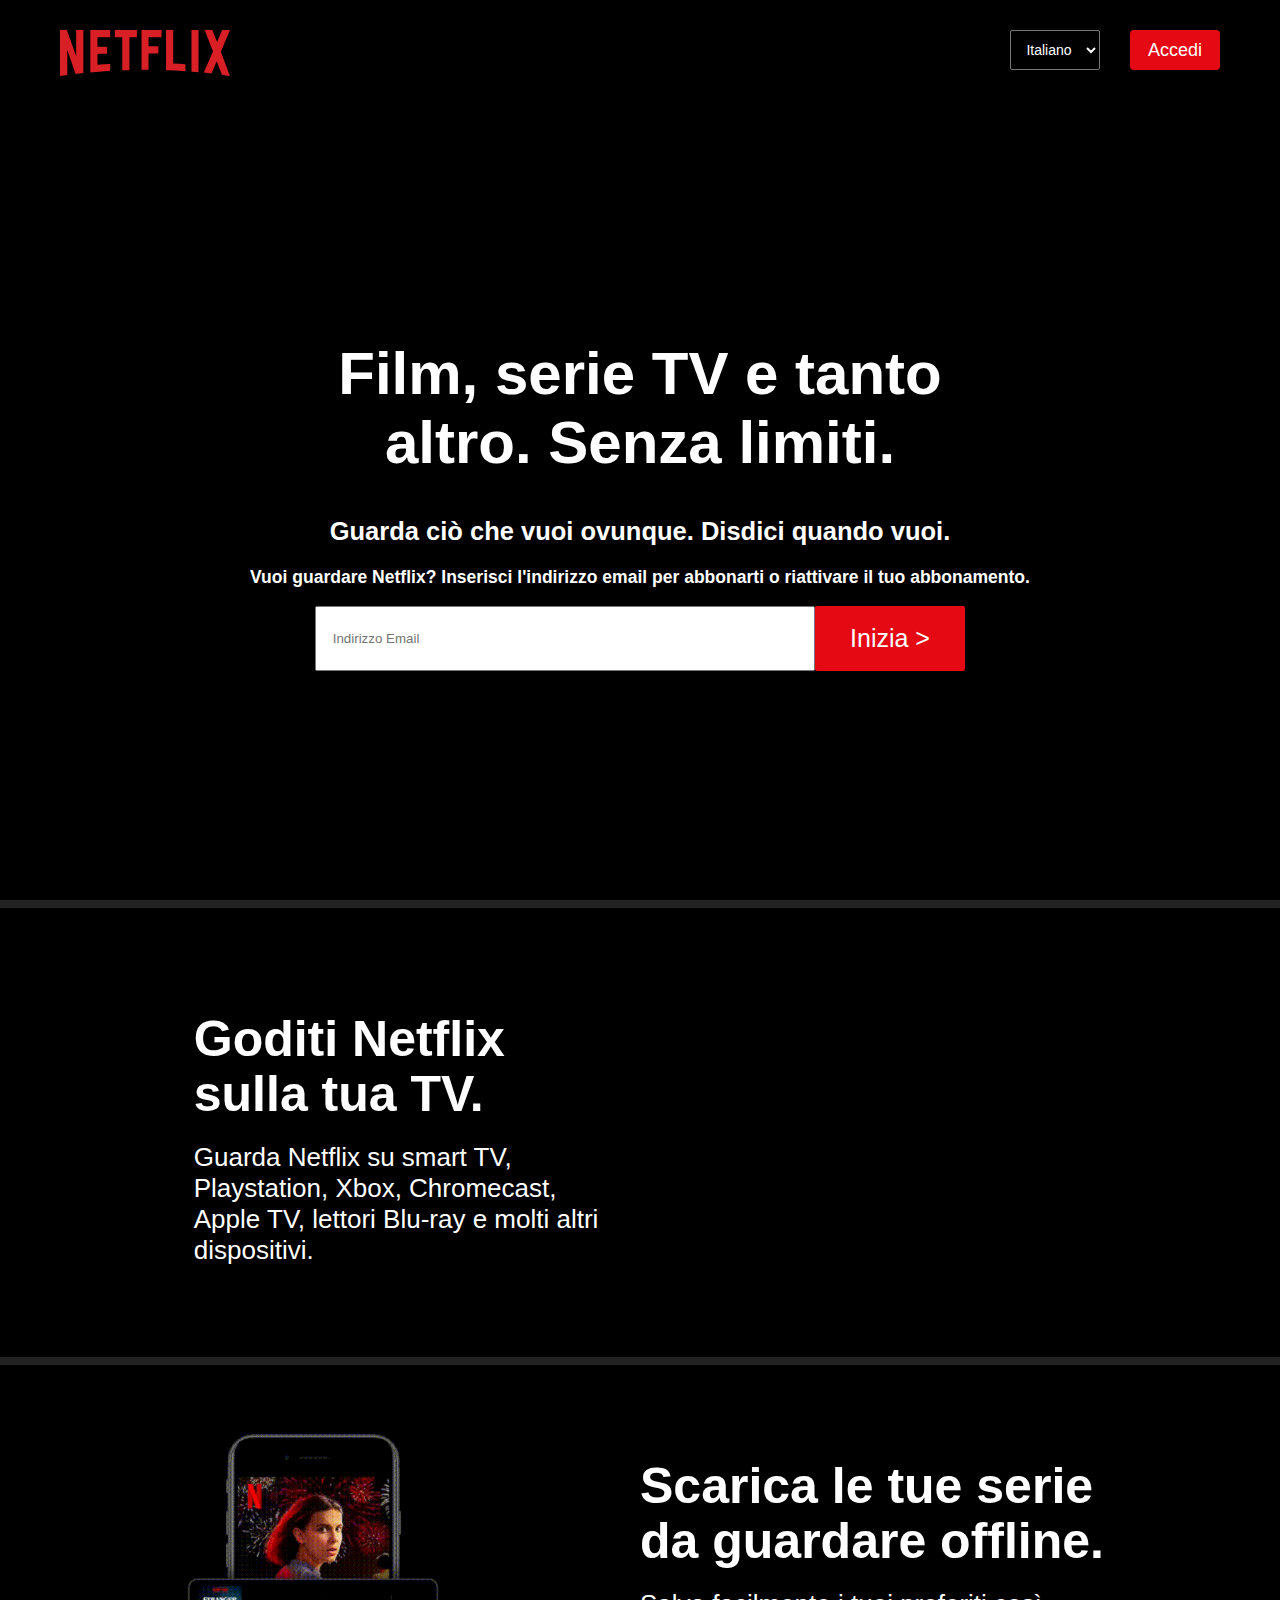
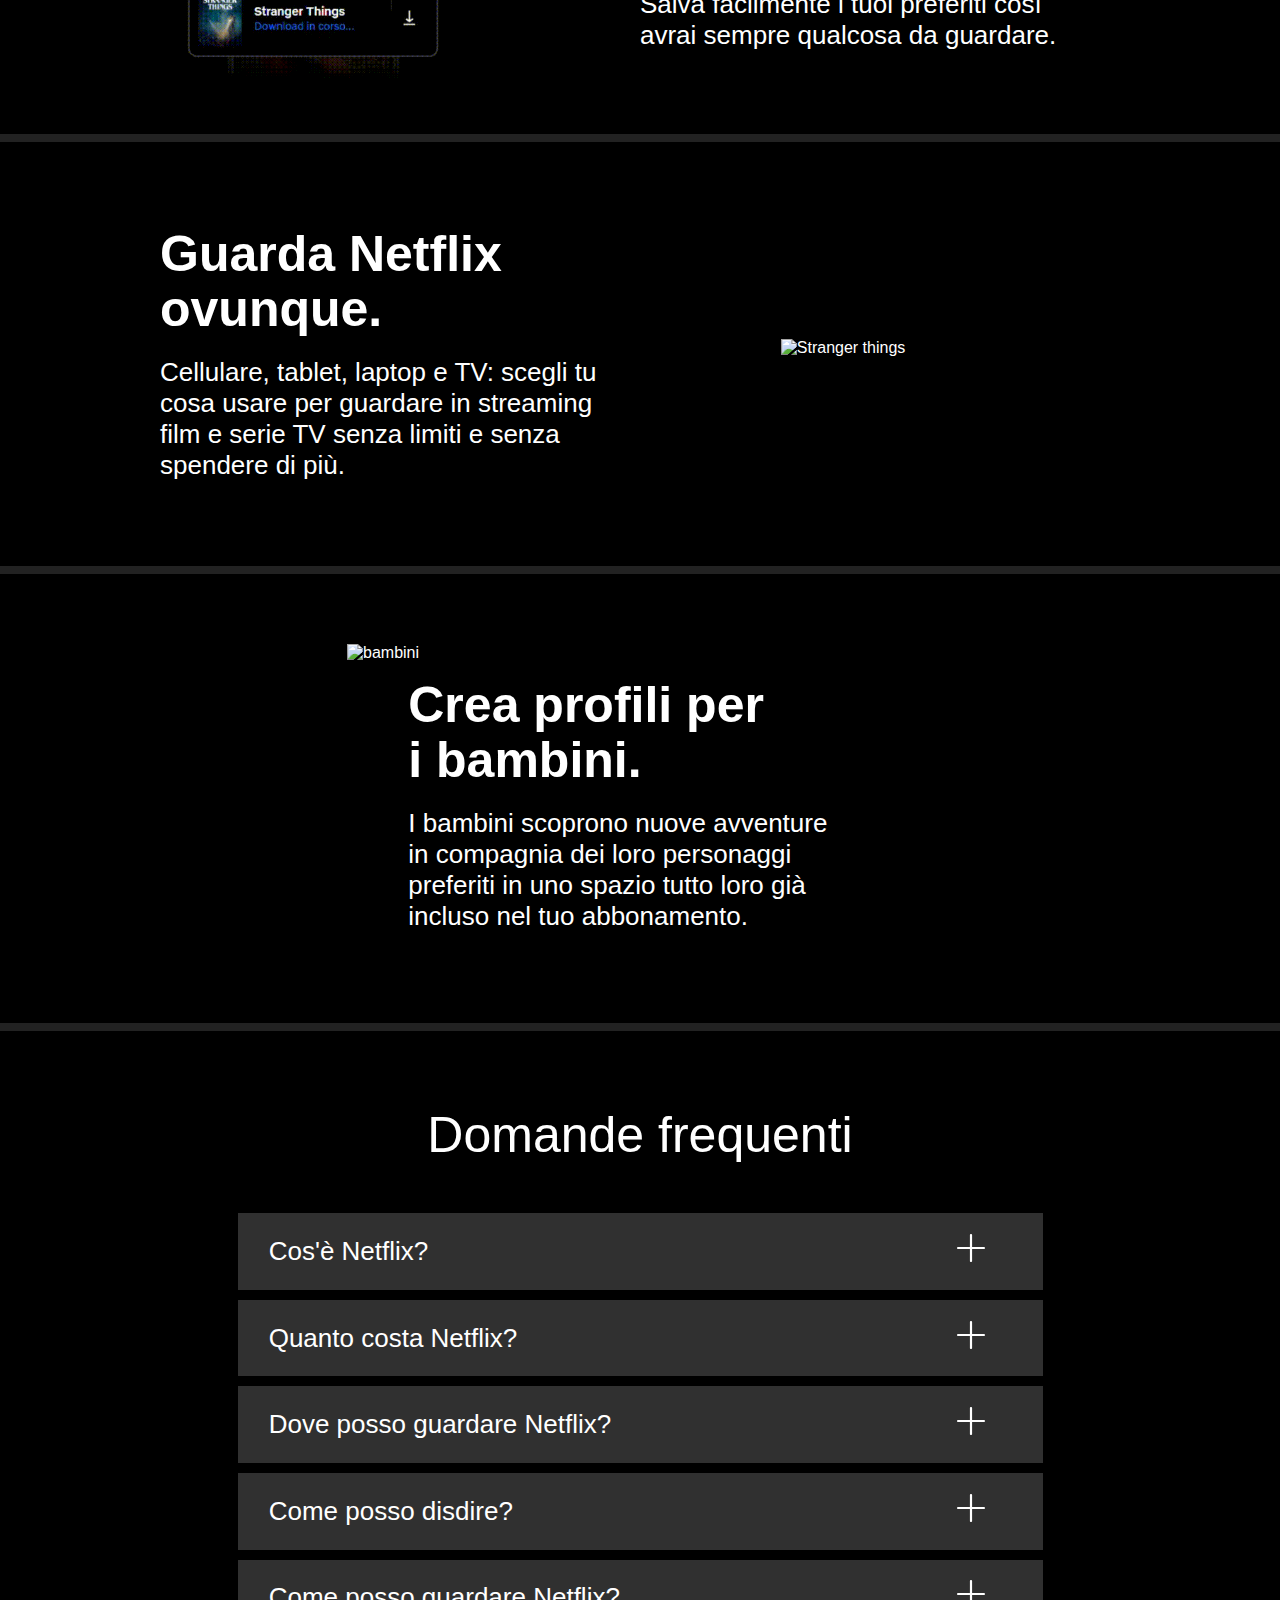
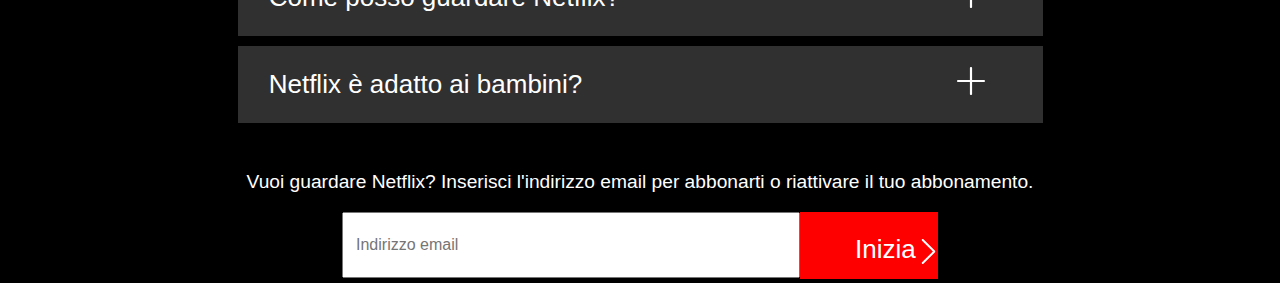
==== main.html @ 96c8a12f "nuova prova" ====
<!DOCTYPE html>
<html lang="en">
  <head>
    <meta charset="UTF-8" />
    <meta name="viewport" content="width=device-width, initial-scale=1.0" />
    <meta http-equiv="X-UA-Compatible" content="ie=edge" />
    <title>Netflix Italia - Guarda serie TV online, Guarda film online</title>
    <link rel="" href="" />
    <link rel="stylesheet" href="style.css" />
  </head>

  <body>
    <div>
      <header class="gd_header">
        <div class="barra_superiore">
          <span class="contenitore_logo">
            <svg
              class="logo_netflix"
              xmlns="http://www.w3.org/2000/svg"
              viewBox="0 0 1024 276.742"
            >
              <path
                d="M140.803 258.904c-15.404 2.705-31.079 3.516-47.294 5.676l-49.458-144.856v151.073c-15.404 1.621-29.457 3.783-44.051 5.945v-276.742h41.08l56.212 157.021v-157.021h43.511v258.904zm85.131-157.558c16.757 0 42.431-.811 57.835-.811v43.24c-19.189 0-41.619 0-57.835.811v64.322c25.405-1.621 50.809-3.785 76.482-4.596v41.617l-119.724 9.461v-255.39h119.724v43.241h-76.482v58.105zm237.284-58.104h-44.862v198.908c-14.594 0-29.188 0-43.239.539v-199.447h-44.862v-43.242h132.965l-.002 43.242zm70.266 55.132h59.187v43.24h-59.187v98.104h-42.433v-239.718h120.808v43.241h-78.375v55.133zm148.641 103.507c24.594.539 49.456 2.434 73.51 3.783v42.701c-38.646-2.434-77.293-4.863-116.75-5.676v-242.689h43.24v201.881zm109.994 49.457c13.783.812 28.377 1.623 42.43 3.242v-254.58h-42.43v251.338zm231.881-251.338l-54.863 131.615 54.863 145.127c-16.217-2.162-32.432-5.135-48.648-7.838l-31.078-79.994-31.617 73.51c-15.678-2.705-30.812-3.516-46.484-5.678l55.672-126.75-50.269-129.992h46.482l28.377 72.699 30.27-72.699h47.295z"
                fill="#d81f26"
              />
            </svg>
          </span>
          <div class="contenitore_destro">
            <div class="contenitore_selettore">
              <select
                class="selettore_lingua"
                name="lingua"
                id="selettore_lingua"
                class="selettore_lingua"
              >
                <option class="gd_option" value="italiano" selected>
                  <i class="fa-solid fa-globe"></i> Italiano
                </option>
                <option class="gd_option" value="english">English</option>
              </select>
            </div>
            <button class="stile_bottone">Accedi</button>
          </div>
        </div>
        <div class="centro">
            <div class="contenitore_testo">
              <div class="titolo_1">
                <h1 id="h1_film">Film, serie TV e tanto altro. Senza limiti.</h1>
              </div>
              <div class="titolo_2">
                <h2>Guarda ciò che vuoi ovunque. Disdici quando vuoi.</h2>
              </div>
              <div class="Form">
                <div class="testo_form">
                  <h3>
                    Vuoi guardare Netflix? Inserisci l'indirizzo email per
                    abbonarti o riattivare il tuo abbonamento.
                  </h3>
                </div>
                <form action="" method="get">
                  <div class="container_form_email">
                    <input
                      class="input_email"
                      type="email"
                      name="email"
                      id="email"
                      placeholder=" Indirizzo Email"
                    />
                    <button class="bottone_email">Inizia ></button>
                  </div>
                </form>
              </div>
            </div>
          </div>
        <div></div>
      </header>
    </div>
      <!-- Ignazio/Dan -->
      <div class="container" id="container">
        <div class="textcontainer" id="text-container">
            <h1 class="h1_dan">Goditi Netflix sulla tua TV.</h1>
            <h2 class="h2_dan">Guarda Netflix su smart TV, Playstation, Xbox, Chromecast, Apple TV, lettori Blu-ray e molti altri dispositivi.</h2>
        </div>
        <div id="video-container">
            <div id="videoframe" style="width: 95%;height:0px;position:relative;padding-bottom:60.661%;"><iframe src="https://streamable.com/e/q3ibd6?autoplay=1&nocontrols=1" frameborder="0" width="100%" height="100%" allowfullscreen allow="autoplay" style="width:100%;height:100%;position:absolute;left:0px;top:0px;overflow:hidden;"></iframe>
            </div>
        </div>
    </div>
    <div class="container" id="other-container">
        <div id="other-frame-container">
            <img id="loaderimg" src="loader.gif">
        </div>
        <div class="textcontainer" id="other-text-container">
            <h1 class="h1_dan">Scarica le tue serie da guardare offline.</h1>
            <h2 class="h2_dan">Salva facilmente i tuoi preferiti così avrai sempre qualcosa da guardare.</h2>
        </div>
    </div>
    <div class="container" id="thirdcontainer">
        <div class="textcontainer" id="thirdtextcontainer">
            <h1 class="h1_dan">Guarda Netflix ovunque.</h1>
            <h2 class="h2_dan">Cellulare, tablet, laptop e TV: scegli tu cosa usare per guardare in streaming film e serie TV senza limiti e senza spendere di più.</h2>
        </div>
        <div id="thirdimagecontainer">
            <img id="strangerthingsimage" src="strangerthings.gif" alt="Stranger things">
        </div>
    </div>
    <div class="container" id="lastcontainer">
        <div id="imgbambinicontainer">
            <img id="img-bambini" src="https://occ-0-2968-784.1.nflxso.net/dnm/api/v6/19OhWN2dO19C9txTON9tvTFtefw/AAAABUNsZVszA3HGW04LpkU1tiYnMIoqpcN6YbGSXu5OXQrvWLP1tn7Tee0YM-dJfCazJNwBKnR35ZoqbjE7gTezX57yHz57zixtKS1g.png?r=dda" alt="bambini">
        </div>
        <div class="textcontainer" id="lastcontainertext">
            <h1 class="h1_dan">Crea profili per i bambini.</h1>
            <h2 class="h2_dan">I bambini scoprono nuove avventure in compagnia dei loro personaggi preferiti in uno spazio tutto loro già incluso nel tuo abbonamento.</h2>
        </div>
    </div>
      <!-- Mauro -->

      <div class="box-faq"> 
      
        <h1 class="titolo-faq">Domande frequenti</h1> <br> <br>
       
       <section class="menu-faq">
      
        <details>
           <summary class="faq1"> 
              
          <div class="uno">Cos'è Netflix? </div> 
          <div class="icsuno"> <img class="ics" src="plus.svg">  </div>
  
          </summary>
           <p class="paragrafo">Netflix è un servizio di streaming che offre una varietà di serie TV, film, documentari pluripremiati e tanto altro su una vasta gamma di dispositivi connessi a Internet. <br> <br> 
            Guarda quello che vuoi, in qualsiasi momento e senza interruzioni pubblicitarie. Il tutto a una quota mensile ridotta. C'è sempre qualcosa di nuovo da scoprire: aggiungiamo nuovi film e serie TV ogni settimana! </p>
       </details>
      
       
       <details>
           <summary  class="faq2">  
            <div class="due"> Quanto costa Netflix? </div> 
            <div class="icsuno"> <img class="ics" src="plus.svg" alt="ics">  </div>
           </summary>
           <p class="paragrafo" >Guarda Netflix su smartphone, tablet, Smart TV, laptop o dispositivi per lo streaming, il tutto per un importo mensile fisso. Piani da 7,99 € a 17,99 € al mese. Nessun costo aggiuntivo, nessun contratto.</p>
       </details>
      
  
       <details>
           <summary class="faq3"> 
            <div class="3">Dove posso guardare Netflix?</div> 
            <div class="icsuno"> <img class="ics" src="plus.svg" alt="ics">  </div>
           </summary>
           <p class="paragrafo">Guarda Netflix dove vuoi, quando vuoi. Accedi al tuo account per guardare subito Netflix dal tuo computer su netflix.com oppure da qualsiasi dispositivo connesso a Internet che supporta l'app Netflix, come smart TV, smartphone, tablet, lettori multimediali per streaming e console per videogiochi. <br> <br>
            Con l'app per iOS, Android e Windows 10 puoi anche scaricare i tuoi programmi preferiti. Usa la funzionalità di download per guardare i contenuti mentre sei in viaggio e senza connessione a Internet. Porta Netflix sempre con te. </p>
       </details>
       
  
       <details>
           <summary class="faq4"> 
           <div class="quattro"> Come posso disdire? </div> 
           <div class="icsuno"> <img class="ics" src="plus.svg" alt="ics">  </div>
           </summary>
           <p class="paragrafo">Netflix è flessibile. Nessun contratto fastidioso e nessun impegno. Puoi facilmente disdire il tuo contratto online con due clic. Nessuna penale: attiva o disdici il tuo account in qualsiasi momento..</p>  
       </details>
       
       <details>
           <summary class="faq5">
            <div class="cinque">Come posso guardare Netflix?</div> 
            <div class="icsuno"> <img class="ics" src="plus.svg" alt="ics">  </div>
          </summary>
           <p class="paragrafo" >Netflix ha un nutrito catalogo di lungometraggi, documentari, serie TV, anime, originali Netflix pluripremiati e tanto altro. Guarda tutto quello che vuoi, in qualsiasi momento.</p>
       </details>
       
       <details>
           <summary class="faq6">
            <div class="sei">Netflix è adatto ai bambini?</div>
            <div class="icsuno"> <img class="ics" src="plus.svg" alt="ics">  </div>
          </summary>
           <p class="paragrafo">L'area Netflix Bambini, già inclusa nell'abbonamento, offre ai genitori un maggiore controllo sui contenuti e ai più piccoli uno spazio dedicato dove guardare serie TV e film per tutta la famiglia. <br> <br>
            I profili Bambini hanno un filtro famiglia con PIN che ti permette di limitare l'accesso ai contenuti in base alla fascia d'età e bloccare la visione di titoli specifici. </p>
       </details>
  
        <div class="footerfaq">
        <p class="testo1"> Vuoi guardare Netflix? Inserisci l'indirizzo email per abbonarti o riattivare il tuo abbonamento. </p>
  
      <div class="sezionemailfaq">
        <div class="barramailcentral">  <input class="barramail" type="email" name="email" id="email" placeholder="Indirizzo email" class="placeholdermailfaq">  </div>
        
        <div class="buttoninizia"> 
          
         <div class="textdiv"> <button class="testoinizia" type="submit">Inizia<div class="nextdiv"><img src="next.svg" alt="" class="next"></div> </button>  </div>
         
         
        
        
        </div>
  
  
  
  
  
      </div>
  
  </div>
  
       
       </section>
       </div>
    
    <!-- Cristopher -->
	 <footer></footer>
                
  </body>
</html>
---- style.css ----
/* STILE HEADER */ 
* {
    font-family: Arial, Helvetica, sans-serif !important;
}

body {
    margin: 0px;
  }
  
  .gd_header {
    display: flex;
    flex-direction: column;
    justify-content: space-between;
    background-image: linear-gradient(0deg, rgba(0,0,0,.8) 0,transparent 40%,rgba(0,0,0,.8)), url(https://assets.nflxext.com/ffe/siteui/vlv3/c2578c37-8569-4f88-b8f1-67a26a9ddcdd/dd485f49-8026-4349-8858-66604c8890cc/IT-it-20220725-popsignuptwoweeks-perspective_alpha_website_large.jpg);
    background-repeat: no-repeat;
    height: 100vh;
    bottom: 0;
    left: 0;
    right: 0;
    top: 0%;
  }
  
  /* css ombre rompe tutto e fa strabordare il contenuto*/
  
  /* ombre
  .sfondo_header {
    position: fixed;
    -webkit-box-shadow: inset 0 0 13px 13px #000;
    -moz-box-shadow: inset 0 0 13px 13px #000;
    box-shadow: inset 0 0 13px 13px #000;
  }*/
  
  .barra_superiore {
    display: flex;
    flex-direction: row;
    justify-content: space-between;
    margin: 0px 60px;
    padding-top: 30px;
  }
  
  .contenitore_logo {
    width: 170px;
    height: 60px;
    padding: 0;
    margin-top: 0;
  }
  
  .logo_netflix {
    object-fit: contain;
  }
  
  .contenitore_destro {
    display: flex;
  }
  
  .contenitore_selettore {    
    padding-right: 30px;
    z-index: 1;
  }
  
  /*.contenitore_selettore::before {
    content: "\e896";
  }*/
  
  
  .selettore_lingua {
    font-size: 14px;
    height: 40px;
    width: 90px;
    background-color: transparent;
    color: white;
    border-radius: 4px;
    text-align-last: center;
    border-radius: 2px;
  }
  
  .gd_option {
    font-size: 14px;
    background-color: grey;
    color: white;
    text-align: center;
  }
  
  .stile_bottone {
    width: 90px;
    height: 40px;
    font-size: large;
    background-color: #e50914;
    color: white;
    border: none;
    border-radius: 4px;
    cursor: pointer;
  }
  
  .centro {
    padding: 20px 50px;
    margin-bottom: 20px;
    
  }
  
  .titolo_1 , .titolo_2 , .testo_form {
    font-family: Arial, helvetica, sans-serif;
  }
  
  .titolo_1 {
    color: white;
    text-align: center;
    font-size: 30px;
    font-weight: 700;
    margin: 0px 240px;
  }
  
  .titolo_2 {
    color: white;
    text-align: center;
    font-size: 17px;
    font-weight: 200;
    margin: 0;
  }
  
  .testo_form {
    color: white;
    text-align: center;
    font-size: 15px;
    margin: 0;
  }
  
  .container_form_email {
    display: flex;
    align-items: flex-end;
    justify-content: center;
  }
  
  .input_email {
    box-sizing: border-box;
    width: 500px;
    height: 65px;
  }
  
  .bottone_email {
    width: 150px;
    height: 65px;
    background-color: #e50914;
    color: white;
    font-weight: 400;
    font-size: 25px;
    border: none;
    border-radius: 2px;
    cursor: pointer;
  }
  
  
  @media screen and (max-width: 320px) {
  
    .barra_superiore {
      display: flex;
      flex-direction: row;
      justify-content: space-between;
      margin: 0px 20px;
      padding-top: 25px;
      height: 30px;
    }
  
    .contenitore_logo {
      width: 89px;
      height: 28px;
      padding: 0;
      margin-top: 0;
    }
  
    .contenitore_selettore {    
      padding-right: 15px;
      margin-left: 25px;
    }
  
    .selettore_lingua {
      font-size: 14px;
      height: 25px;
      width: 80px;
      background-color: transparent;
      color: white;
      border-radius: 4px;
      text-align-last: center;
      border-radius: 2px;
    }
  
    .stile_bottone {
      width: 67px;
      height: 25px;
      font-size: 15px;
      background-color: #e50914;
      color: white;
      border: none;
      border-radius: 4px;
    }
    .centro {
      padding: 45px 15px; 
      margin-bottom: 20px;
    }
  
    .titolo_1 {
      color: white;
      text-align: center;
      font-size: 12px;
      font-weight: 700;
      margin: 0;
    }
    
    .titolo_2 {
      color: white;
      text-align: center;
      font-size: 11px;
      font-weight: 200;
      margin: 0;
    }
    .container_form_email {
      display: flex;
      flex-direction: column;
      justify-content: center;
      align-items: center;
    }
      
    .input_email {
      box-sizing: border-box;
      width: 290px;
      height: 50px;
      margin-bottom: 18px;
    }
  
    .bottone_email {
      width: 65px;
      height: 40px;
      background-color: #e50914;
      color: white;
      font-weight: 400;
      font-size: 15px;
      border: none;
      border-radius: 2px;
    }  
  }

  /*STILE MAIN*/

  * {
    font-family: Arial, Helvetica, sans-serif;
}


body {
    background-color: #000000;
    color: white;
}

#container {
    display: flex;
    border-bottom: 8px solid #222;
    border-top: 8px solid #222;
    justify-content: center;
    padding: 70px 45px;
}

#text-container {
    display: flex;
    flex-direction: column;
    justify-content:center;
    align-items: center;
    width: 50%;
    margin-right: 0;
}

.h1_dan {
    font-size: 3.125rem;
    line-height: 1.1;
    width: 70%;
    margin-bottom: 0px;
}

.h2_dan {
    width: 70%;
    font-weight: 400;
    font-size: 1.625rem;
    margin-top: 20px;
}

#video-container {
    min-width: 40%;
    width: 40%;
    display: flex;
    justify-content: flex-start;
    align-items: center;
}

#videoframe {
    min-width: 80%;
    width: 80%;
    height: auto;
    margin-left: 0;
}

#other-container {
    display: flex;
    border-bottom: 8px solid #222;
    justify-content: center;
    padding-bottom: 4%;
    padding-top: 4%;
}

#other-frame-container {
    width: 45%;
}

#other-text-container {
    width: 40%;
    display: flex;
    flex-direction: column;
    justify-content: center;
    align-items: center;
}

#loaderimg {
    width: 55%;
    height: auto;
    position: relative;
    left: -15%;
}

#other-text-container>h1 {
    width: 100%;
}

#other-text-container>h2 {
    width: 85%;
    align-self: flex-start;
}

#other-img {
    width: 60%;
    height: auto;
    z-index: -5;
    position: relative;
    margin: 0;
}

#other-frame-container {
    display: flex;
    flex-direction: column;
    align-items: center;
    justify-content: center;
    min-width: 40%;
    max-width: 40%;
}

#loader {
    display: flex;
    justify-content: baseline;
    z-index: -1;
    position: relative;
    width: 45%;
    height: 18%;
    border: 2px solid hsla(0,0%,100%,.25);
    border-radius: 0.75em;
    bottom: 8%;
    box-shadow: 0 0 2em 0 #000;
    transform: translate(0,-60%);
    background-color: #000000;
}

#text-stranger {
    display: flex;
    flex-direction: column;
    justify-content: center;
    margin-left: 10%;
}

#stranger {
    margin-bottom: 0px;
    font-weight: 600;
    margin-bottom: -2%;
}

#things {
    margin-top: 2%;
    color: #0071eb;
    font-weight: 400;
    font-size: 0.9em;
}

#loading {
    height: 38%;
    margin: auto;
    margin-right: 4%;
}

#strangerthings {
    height: 80%;
    width: auto;
    align-self: center;
    margin-left: 3%;
}

#thirdcontainer {
    display: flex;
    border-bottom: 8px solid #222;
    justify-content: center;
    align-items: center !important;
    padding-top: 4% !important;
    padding-bottom: 5% !important;
}

#thirdtextcontainer {
    display: flex;
    flex-direction: column;
    justify-content: center;
    align-items: center;
    width: 50%;
    margin-right: 0;
    align-self: flex-start;
    top: 70px;
}

#thirdimagecontainer {
    width: 40%;
    display: flex;
    justify-content: center;
    padding-bottom: 0;
}

#strangervideo {
    height: 90%;
    width: auto;
    margin-bottom: 0;
    position: relative;
    left: 30%;
    top: 10%;
}

#videostranger {
    width: 57%;
    align-self: center;
    z-index: -1;
    transform: translate(-80%, -23%);
}

#lastcontainer {
    display: flex;
    justify-content: center;
    padding: 70px 45px;
    border-bottom: 8px solid #222;
}

#lastcontainertext {
    display: flex;
    flex-direction: column;
    width: 45%;
}

#lastcontainertext>h2 {
    width: 80%;
}

#img-bambini {
    width: 80%;
    height: auto;
    margin: auto;
    position: relative;
    left: 15%;
}

#strangerthingsimage {
    width: 70%;
    height: auto;
}

@media only screen and (max-width: 1000px) {
    .container {
        display: flex;
        flex-direction: column;
        justify-content: center;
        align-items: center;
        margin-top: 45px !important;
        margin-bottom: 45px !important;
    }

    .textcontainer {
        width: 90% !important;
        display: flex;
        flex-direction: column;
        justify-content: center;
        align-items: center;
        margin-bottom: 3%;
    }

    h1 {
        width: 90%;
        font-size: 2.5rem;
        text-align: center;
    }

    h2 {
        font-size: 1.25rem;
        width: 90%;
        margin: auto;
        margin-top: 1%;
        text-align: center;
    }

    #other-frame-container {
        order: 2;
    }

    #other-text-container {
        order: 1;
    }

    #video-container {
        min-width: 60vw;
        height: auto;
    }

    #other-frame-container {
        min-width: 60vw;
        height: auto;
    }

    #loaderimg {
        min-width: 45%;
        position: relative;
        left: 2%;
        right: 2%;
    }

    #other-container {
        padding-bottom: 8% !important;
    }

    #thirdcontainer {
        display: flex;
        padding-top: 0 !important; 
    }

    #thirdtextcontainer {
        display: flex;
        flex-direction: column;
        justify-content: center;
        align-items: center;
        transform: translate(5%, 0);
        margin-top: 0;
    }

    #text-container>h2 {
        width: 100%;
    }

    #thirdimagecontainer {
        min-width: 70vw;
        height: auto;
        margin-bottom: 4%;
    }

    #lastcontainer {
        flex-direction: column-reverse;
        margin-top: 0;
        padding-top: 0;
    }

    #lastcontainertext>h2 {
        width: 100%;
    }

    #img-bambini {
        position: relative;
        left: 6%;
        width: 90%;
        height: auto;
    }

    #imgbambinicontainer {
        margin-top: 3%;
    }

    div>h1 {
        margin-bottom: 2%;
    }
}

/** CSS FAQ BOX **/

.titolo-faq { 
    color: #ffffff;
    font: 50px "Helvetica Neue,Helvetica,Arial,sans-serif";
    margin: 0px 0px 8px;
    text-align: center;

}

details > summary {
    list-style: none;
    cursor: pointer;
    background-color: #303030;
    margin: 5px;
    
}


.menu-faq {
    
    display: block;
    text-align: left;  
    width: 815px;
    height: 74.59px;
    margin-bottom: 5px;
    margin-left: 10em;
    margin-right: 10em;
}

summary {
    color: #ffffff;
    font-family: "Helvetica Neue,Helvetica,Arial,sans-serif";
    margin: 0px 0px 1px;
    padding: 20.8px 57.2px 20.8px 31.2px;
    font-size: 26px;
}

details > p {
    color: #ffffff;
    font-family: "Helvetica Neue,Helvetica,Arial,sans-serif";
    padding: 32.2px;
    font-size: 26px;  
    }


.svg-icon {
    fill: #fff;  
}

html {
    background-color: black;
}

.ics {
    width: 28px;
    height: 28px;
    margin-left: 40px;
    color: #ffffff;
}

.faq1{
    display: flex;
    justify-content: space-between;
    align-items: center;
}

.faq2{
    display: flex;
    justify-content: space-between;
    align-items: center;
}

.faq3{
    display: flex;
    justify-content: space-between;
    align-items: center;
}

.faq4{
    display: flex;
    justify-content: space-between;
    align-items: center;
}

.faq5{
    display: flex;
    justify-content: space-between;
    align-items: center;
}

.faq6{
    display: flex;
    justify-content: space-between;
    align-items: center;
}

.testo1 {
    color: white;
    font-family: Arial, Helvetica, sans-serif;
    font-size: 19.2px;
}

.box-faq {
    display: flex;
    flex-direction: column;
    align-items: center;
}

.sezionemailfaq{
    display: flex;

}

.barramail {
    width: 450px;
    height: 60px;
    font-size: 16px;
    font-family: Arial, Helvetica, sans-serif;

    
}



.testoinizia {
    
    width: 120px;
    height: 66px;
    font-family: Arial, Helvetica, sans-serif;
    color: white;
    font-size: 26px;
    border: none;
    text-decoration: none;
    display: flex;
    align-items: center;
    justify-content: space-evenly;
    background-color: transparent;
    margin-left: 40px;
    margin-top: 8px;
    cursor: pointer;
    
}


.footerfaq {
    display: flex;
    flex-direction: column;
    align-items: center;
    margin-top: 24px;
    
}

.next {
    height: 25px;
    width: 25px;
    margin-top: 10px;
   
    
}

.nextdiv {
    margin-right: 80px;
    margin-left: 0px;

}

.textdiv{
    margin-left: 40px;
}

::placeholder {
    padding: 10px;
}

.paragrafo {
    background-color: #303030;
}

.buttoninizia {
    display: flex;
    align-items: center;
    justify-content: center;
    background-color: red;
    width: 138px;
    height: 67px;
   
}










@media screen and (max-width: 896px) { 

    .menu-faq {
    
        display: block;
        text-align: left;  
        width: 100%;
        height: 52px;
        margin-bottom: 5px;
        margin-left: 10em;
        margin-right: 10em;
    }

    .titolo-faq { 
        color: #ffffff;
        font: 26px "Helvetica Neue,Helvetica,Arial,sans-serif";
        margin: 0px 0px 8px;
        text-align: center;
        margin-top: 10px;
    
    }

   .buttoninizia {
    background-color: red;
    width: 65px;
    height: 37px;
    font-family: Arial, Helvetica, sans-serif;
    color: white;
    font-size: 26px;
    border: none;
    text-decoration: none;
    display: flex;
    align-items: center;
    justify-content: space-evenly;
    margin-top: 10px;
  
}
.barramail {
    width: 300px;
    height: 30px;
    font-size: 16px;
    font-family: Arial, Helvetica, sans-serif;

    
}  

.testo1 {
    font-family: Arial, Helvetica, sans-serif;
    font-size: 19.2px;
    text-align: center;
  
    
}

.sezionemailfaq{
    display: flex;
    flex-direction: column;
    align-items: center;

}

.buttoninizia {
    background-color: red;
    width: 100px;
    height: 40px;
    font-family: Arial, Helvetica, sans-serif;
    color: white;
    font-size: 20px;
    border: none;
    text-decoration: none;
    display: flex;
    align-items: center;
    justify-content: space-evenly;
    margin-top: 5px;
    
}

.nextdiv {
    margin-right: 80px;
    margin-left: 7px;
    margin-top: 5px;
    margin-bottom: 11px;

}
details > p {
    color: #ffffff;
    font-family: "Helvetica Neue,Helvetica,Arial,sans-serif";
    padding: 32.2px;
    font-size: 18px;  
    }
    
summary {
        color: #ffffff;
        font-family: "Helvetica Neue,Helvetica,Arial,sans-serif";
        margin: 0px 0px 1px;
        padding: 20.8px 57.2px 20.8px 31.2px;
        font-size: 18px;
    }

    .ics {
        width: 22px;
        height: 22px;
        margin-left: 20px;
        color: #ffffff;
    }
}

.box-faq {
    font-family: Arial, Helvetica, sans-serif;
    margin-top: 75px;
}
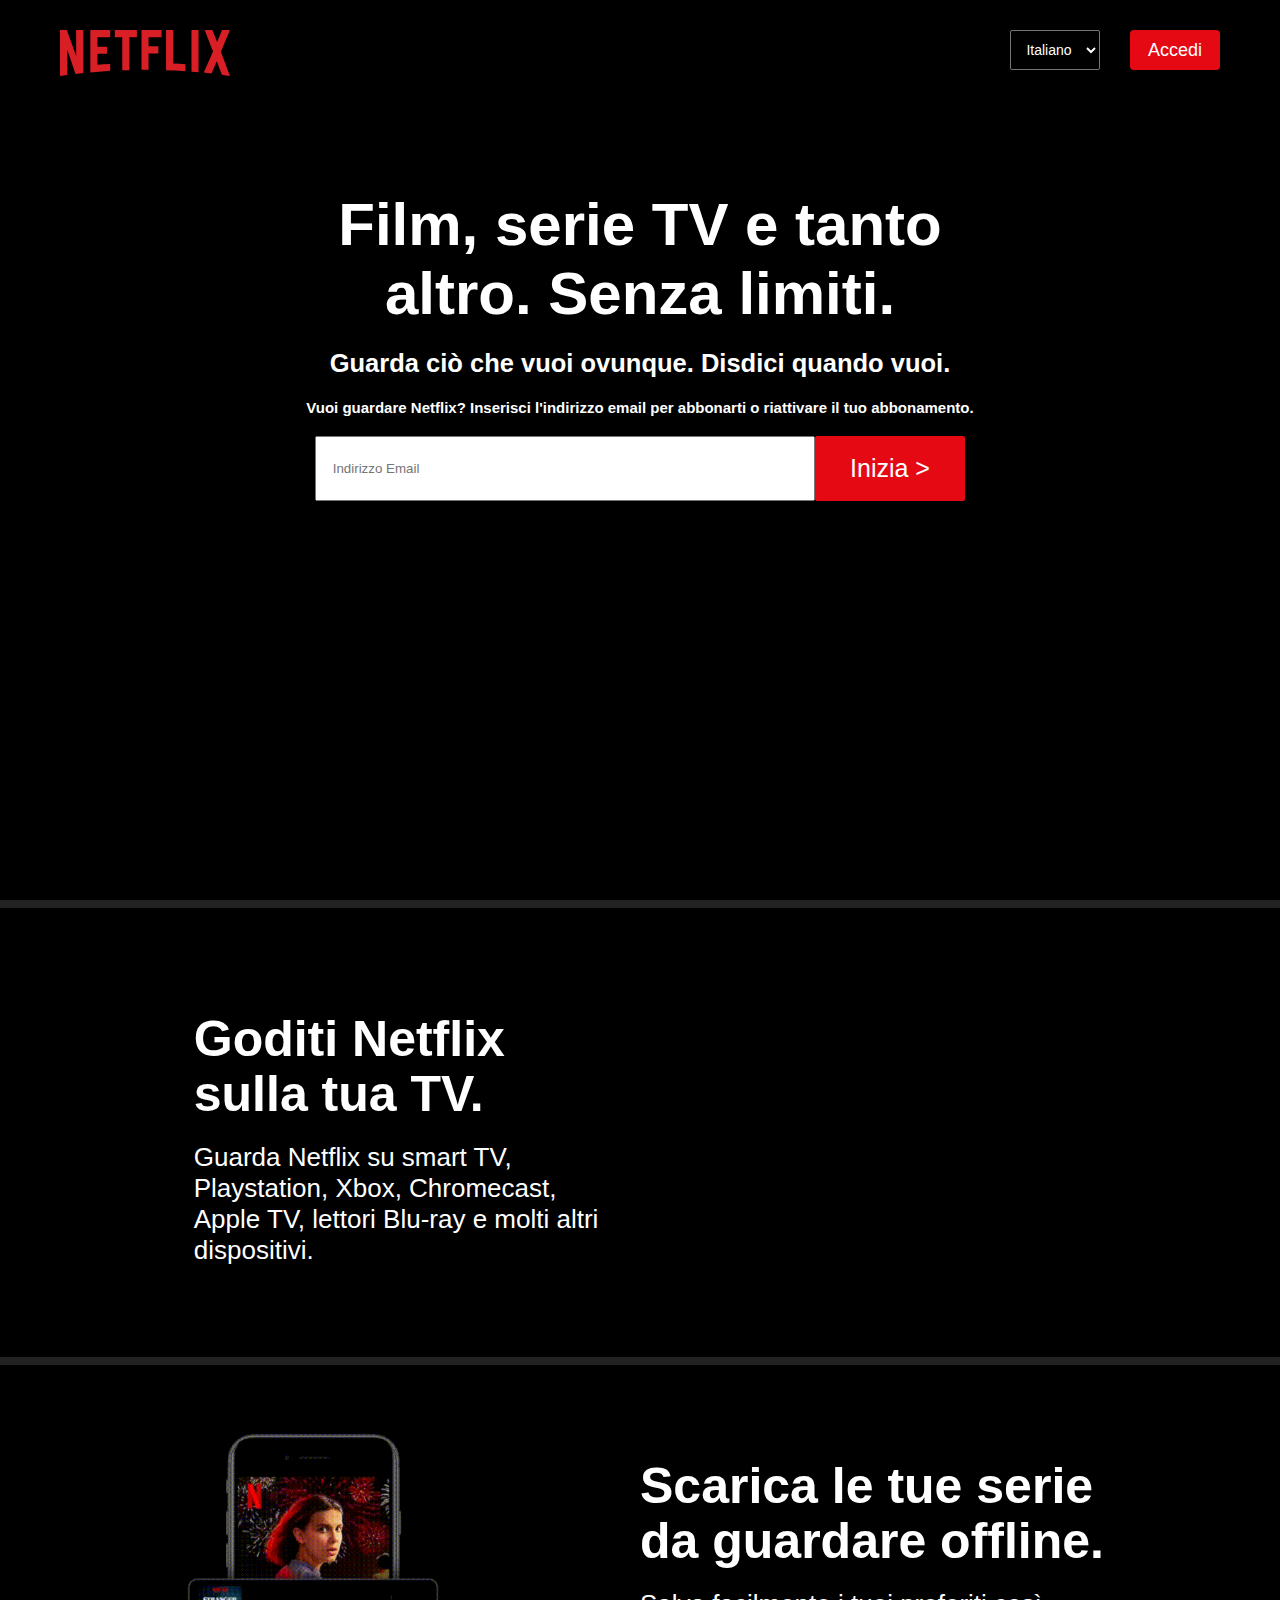
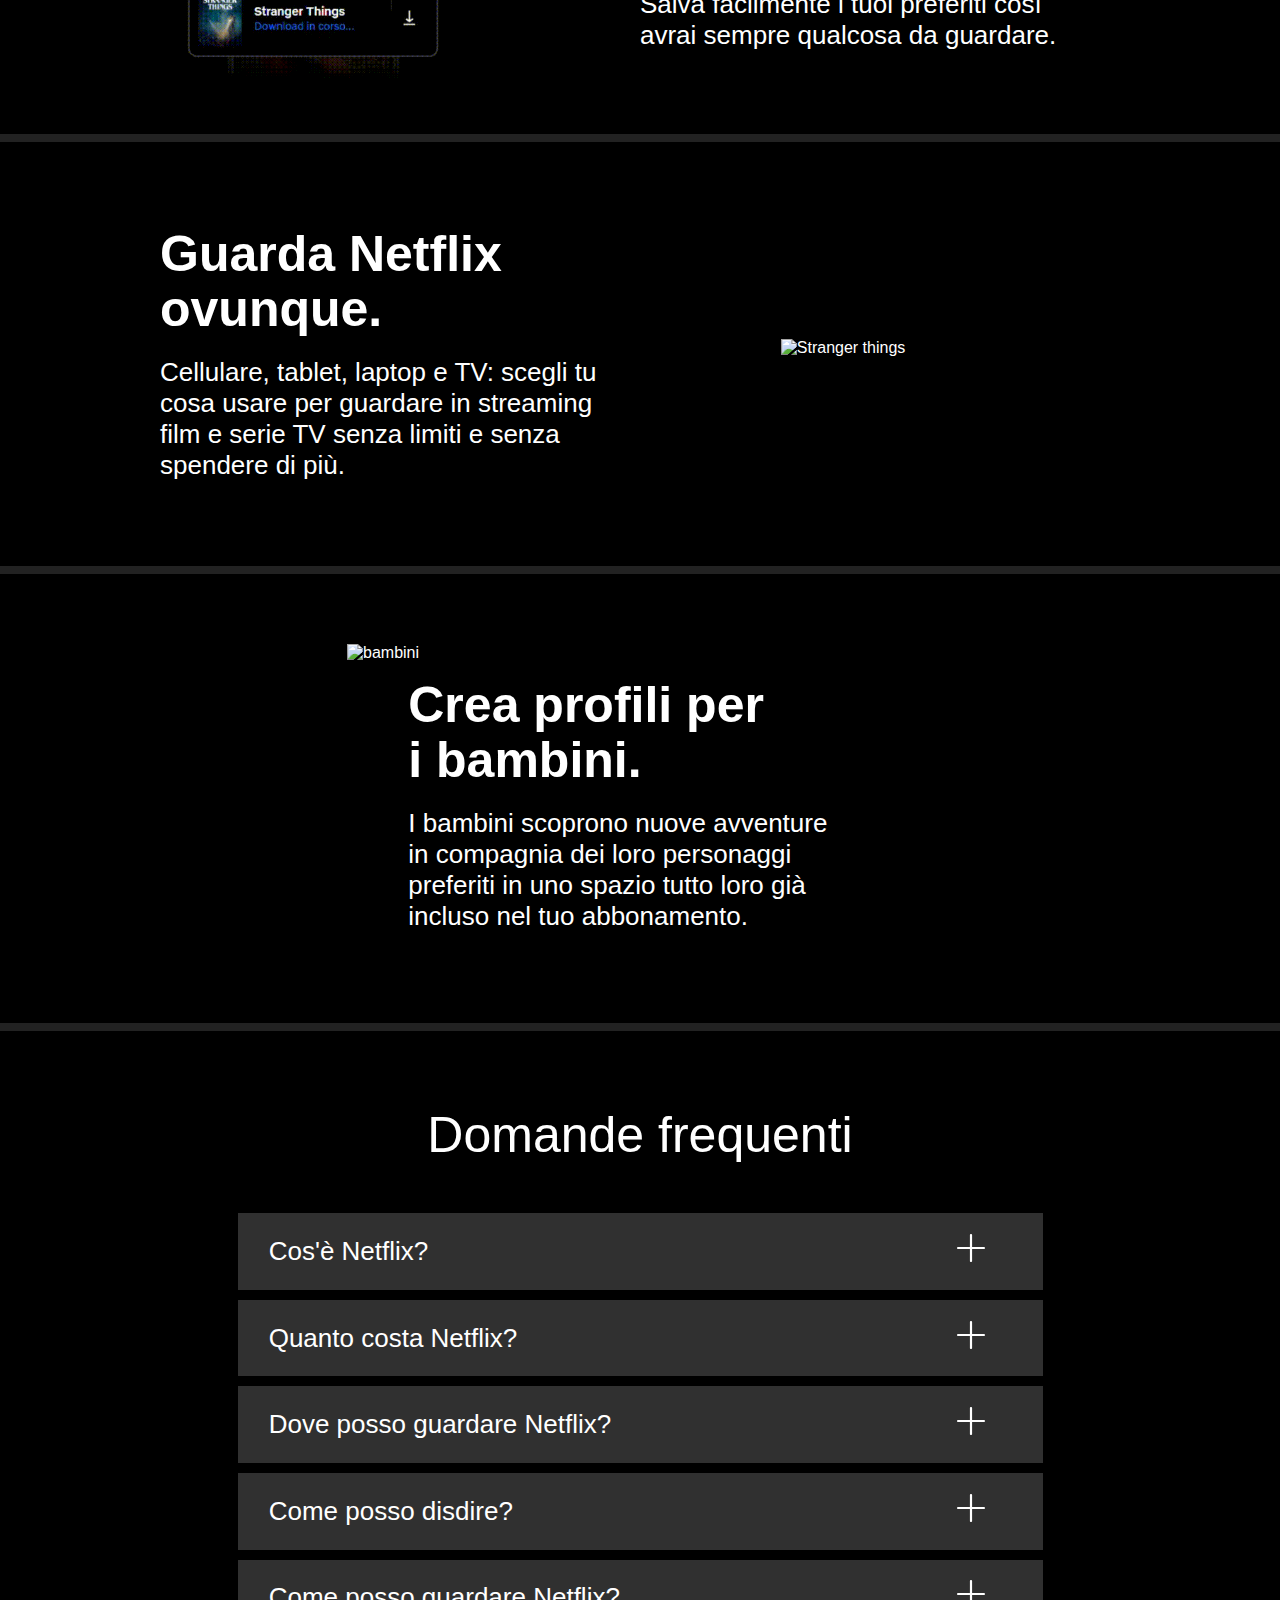
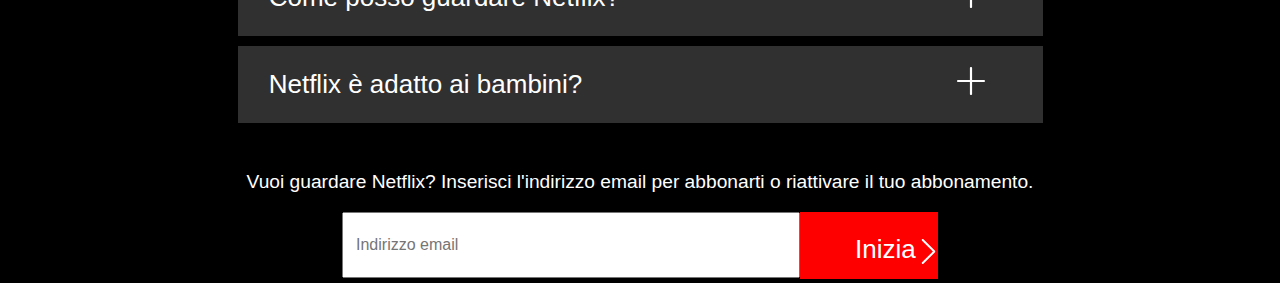
==== commit e2d96934: "ultime modifiche" ====
--- a/main.html
+++ b/main.html
@@ -11,70 +11,70 @@
 
   <body>
     <div>
-      <header class="gd_header">
-        <div class="barra_superiore">
-          <span class="contenitore_logo">
-            <svg
-              class="logo_netflix"
-              xmlns="http://www.w3.org/2000/svg"
-              viewBox="0 0 1024 276.742"
-            >
-              <path
-                d="M140.803 258.904c-15.404 2.705-31.079 3.516-47.294 5.676l-49.458-144.856v151.073c-15.404 1.621-29.457 3.783-44.051 5.945v-276.742h41.08l56.212 157.021v-157.021h43.511v258.904zm85.131-157.558c16.757 0 42.431-.811 57.835-.811v43.24c-19.189 0-41.619 0-57.835.811v64.322c25.405-1.621 50.809-3.785 76.482-4.596v41.617l-119.724 9.461v-255.39h119.724v43.241h-76.482v58.105zm237.284-58.104h-44.862v198.908c-14.594 0-29.188 0-43.239.539v-199.447h-44.862v-43.242h132.965l-.002 43.242zm70.266 55.132h59.187v43.24h-59.187v98.104h-42.433v-239.718h120.808v43.241h-78.375v55.133zm148.641 103.507c24.594.539 49.456 2.434 73.51 3.783v42.701c-38.646-2.434-77.293-4.863-116.75-5.676v-242.689h43.24v201.881zm109.994 49.457c13.783.812 28.377 1.623 42.43 3.242v-254.58h-42.43v251.338zm231.881-251.338l-54.863 131.615 54.863 145.127c-16.217-2.162-32.432-5.135-48.648-7.838l-31.078-79.994-31.617 73.51c-15.678-2.705-30.812-3.516-46.484-5.678l55.672-126.75-50.269-129.992h46.482l28.377 72.699 30.27-72.699h47.295z"
-                fill="#d81f26"
-              />
-            </svg>
-          </span>
-          <div class="contenitore_destro">
-            <div class="contenitore_selettore">
-              <select
-                class="selettore_lingua"
-                name="lingua"
-                id="selettore_lingua"
-                class="selettore_lingua"
+        <header class="gd_header">
+          <div class="barra_superiore">
+            <span class="contenitore_logo">
+              <svg
+                class="logo_netflix"
+                xmlns="http://www.w3.org/2000/svg"
+                viewBox="0 0 1024 276.742"
               >
-                <option class="gd_option" value="italiano" selected>
-                  <i class="fa-solid fa-globe"></i> Italiano
-                </option>
-                <option class="gd_option" value="english">English</option>
-              </select>
+                <path
+                  d="M140.803 258.904c-15.404 2.705-31.079 3.516-47.294 5.676l-49.458-144.856v151.073c-15.404 1.621-29.457 3.783-44.051 5.945v-276.742h41.08l56.212 157.021v-157.021h43.511v258.904zm85.131-157.558c16.757 0 42.431-.811 57.835-.811v43.24c-19.189 0-41.619 0-57.835.811v64.322c25.405-1.621 50.809-3.785 76.482-4.596v41.617l-119.724 9.461v-255.39h119.724v43.241h-76.482v58.105zm237.284-58.104h-44.862v198.908c-14.594 0-29.188 0-43.239.539v-199.447h-44.862v-43.242h132.965l-.002 43.242zm70.266 55.132h59.187v43.24h-59.187v98.104h-42.433v-239.718h120.808v43.241h-78.375v55.133zm148.641 103.507c24.594.539 49.456 2.434 73.51 3.783v42.701c-38.646-2.434-77.293-4.863-116.75-5.676v-242.689h43.24v201.881zm109.994 49.457c13.783.812 28.377 1.623 42.43 3.242v-254.58h-42.43v251.338zm231.881-251.338l-54.863 131.615 54.863 145.127c-16.217-2.162-32.432-5.135-48.648-7.838l-31.078-79.994-31.617 73.51c-15.678-2.705-30.812-3.516-46.484-5.678l55.672-126.75-50.269-129.992h46.482l28.377 72.699 30.27-72.699h47.295z"
+                  fill="#d81f26"
+                />
+              </svg>
+            </span>
+            <div class="contenitore_destro">
+              <div class="contenitore_selettore">
+                <select
+                  class="selettore_lingua"
+                  name="lingua"
+                  id="selettore_lingua"
+                  class="selettore_lingua"
+                >
+                  <option class="gd_option" value="italiano" selected>
+                    <i class="fa-solid fa-globe"></i> Italiano
+                  </option>
+                  <option class="gd_option" value="english">English</option>
+                </select>
+              </div>
+              <button class="stile_bottone">Accedi</button>
             </div>
-            <button class="stile_bottone">Accedi</button>
           </div>
-        </div>
-        <div class="centro">
-            <div class="contenitore_testo">
-              <div class="titolo_1">
-                <h1 id="h1_film">Film, serie TV e tanto altro. Senza limiti.</h1>
-              </div>
-              <div class="titolo_2">
-                <h2>Guarda ciò che vuoi ovunque. Disdici quando vuoi.</h2>
-              </div>
-              <div class="Form">
-                <div class="testo_form">
-                  <h3>
-                    Vuoi guardare Netflix? Inserisci l'indirizzo email per
-                    abbonarti o riattivare il tuo abbonamento.
+          <div>
+            <div class="centro">
+              <div class="contenitore_testo">
+                <div class="titolo_1">
+                  <h1 id="h1_film">Film, serie TV e tanto altro. Senza limiti.</h1>
+                </div>
+                <div class="titolo_2">
+                  <h2>Guarda ciò che vuoi ovunque. Disdici quando vuoi.</h2>
+                </div>
+                <div class="Form">
+                  <h3 class="testo_form">
+                      Vuoi guardare Netflix? Inserisci l'indirizzo email per
+                      abbonarti o riattivare il tuo abbonamento.
                   </h3>
+                  <form action="" method="get">
+                    <div class="container_form_email">
+                      <input
+                        class="input_email"
+                        type="email"
+                        name="email"
+                        id="email"
+                        placeholder=" Indirizzo Email"
+                      />
+                      <button class="bottone_email">Inizia ></button>
+                    </div>
+                  </form>
                 </div>
-                <form action="" method="get">
-                  <div class="container_form_email">
-                    <input
-                      class="input_email"
-                      type="email"
-                      name="email"
-                      id="email"
-                      placeholder=" Indirizzo Email"
-                    />
-                    <button class="bottone_email">Inizia ></button>
-                  </div>
-                </form>
               </div>
             </div>
           </div>
-        <div></div>
-      </header>
-    </div>
+          <div></div>
+        </header>
+      </div>
       <!-- Ignazio/Dan -->
       <div class="container" id="container">
         <div class="textcontainer" id="text-container">
--- a/style.css
+++ b/style.css
@@ -8,9 +8,6 @@
   }
   
   .gd_header {
-    display: flex;
-    flex-direction: column;
-    justify-content: space-between;
     background-image: linear-gradient(0deg, rgba(0,0,0,.8) 0,transparent 40%,rgba(0,0,0,.8)), url(https://assets.nflxext.com/ffe/siteui/vlv3/c2578c37-8569-4f88-b8f1-67a26a9ddcdd/dd485f49-8026-4349-8858-66604c8890cc/IT-it-20220725-popsignuptwoweeks-perspective_alpha_website_large.jpg);
     background-repeat: no-repeat;
     height: 100vh;
@@ -93,9 +90,14 @@
   }
   
   .centro {
-    padding: 20px 50px;
+    padding: 70px 40px;
     margin-bottom: 20px;
     
+  }
+  
+  .contenitore_testo{
+    margin: 0px 200px;
+    padding: 30px 0px;
   }
   
   .titolo_1 , .titolo_2 , .testo_form {
@@ -107,7 +109,11 @@
     text-align: center;
     font-size: 30px;
     font-weight: 700;
-    margin: 0px 240px;
+    margin: 0px 70px;
+  }
+  
+  #h1_film {
+    margin: 0;
   }
   
   .titolo_2 {
@@ -118,11 +124,17 @@
     margin: 0;
   }
   
+  .form{
+    display: flex;
+    flex-direction: column;
+  }
+  
   .testo_form {
     color: white;
     text-align: center;
     font-size: 15px;
     margin: 0;
+    padding-bottom: 20px;
   }
   
   .container_form_email {
@@ -135,6 +147,7 @@
     box-sizing: border-box;
     width: 500px;
     height: 65px;
+    
   }
   
   .bottone_email {
@@ -147,6 +160,7 @@
     border: none;
     border-radius: 2px;
     cursor: pointer;
+    
   }
   
   
@@ -198,6 +212,10 @@
       margin-bottom: 20px;
     }
   
+    .contenitore_testo{
+      margin: 0px;
+    }
+  
     .titolo_1 {
       color: white;
       text-align: center;
@@ -236,7 +254,12 @@
       font-size: 15px;
       border: none;
       border-radius: 2px;
-    }  
+    }
+  
+    
+  
+    
+    
   }
 
   /*STILE MAIN*/
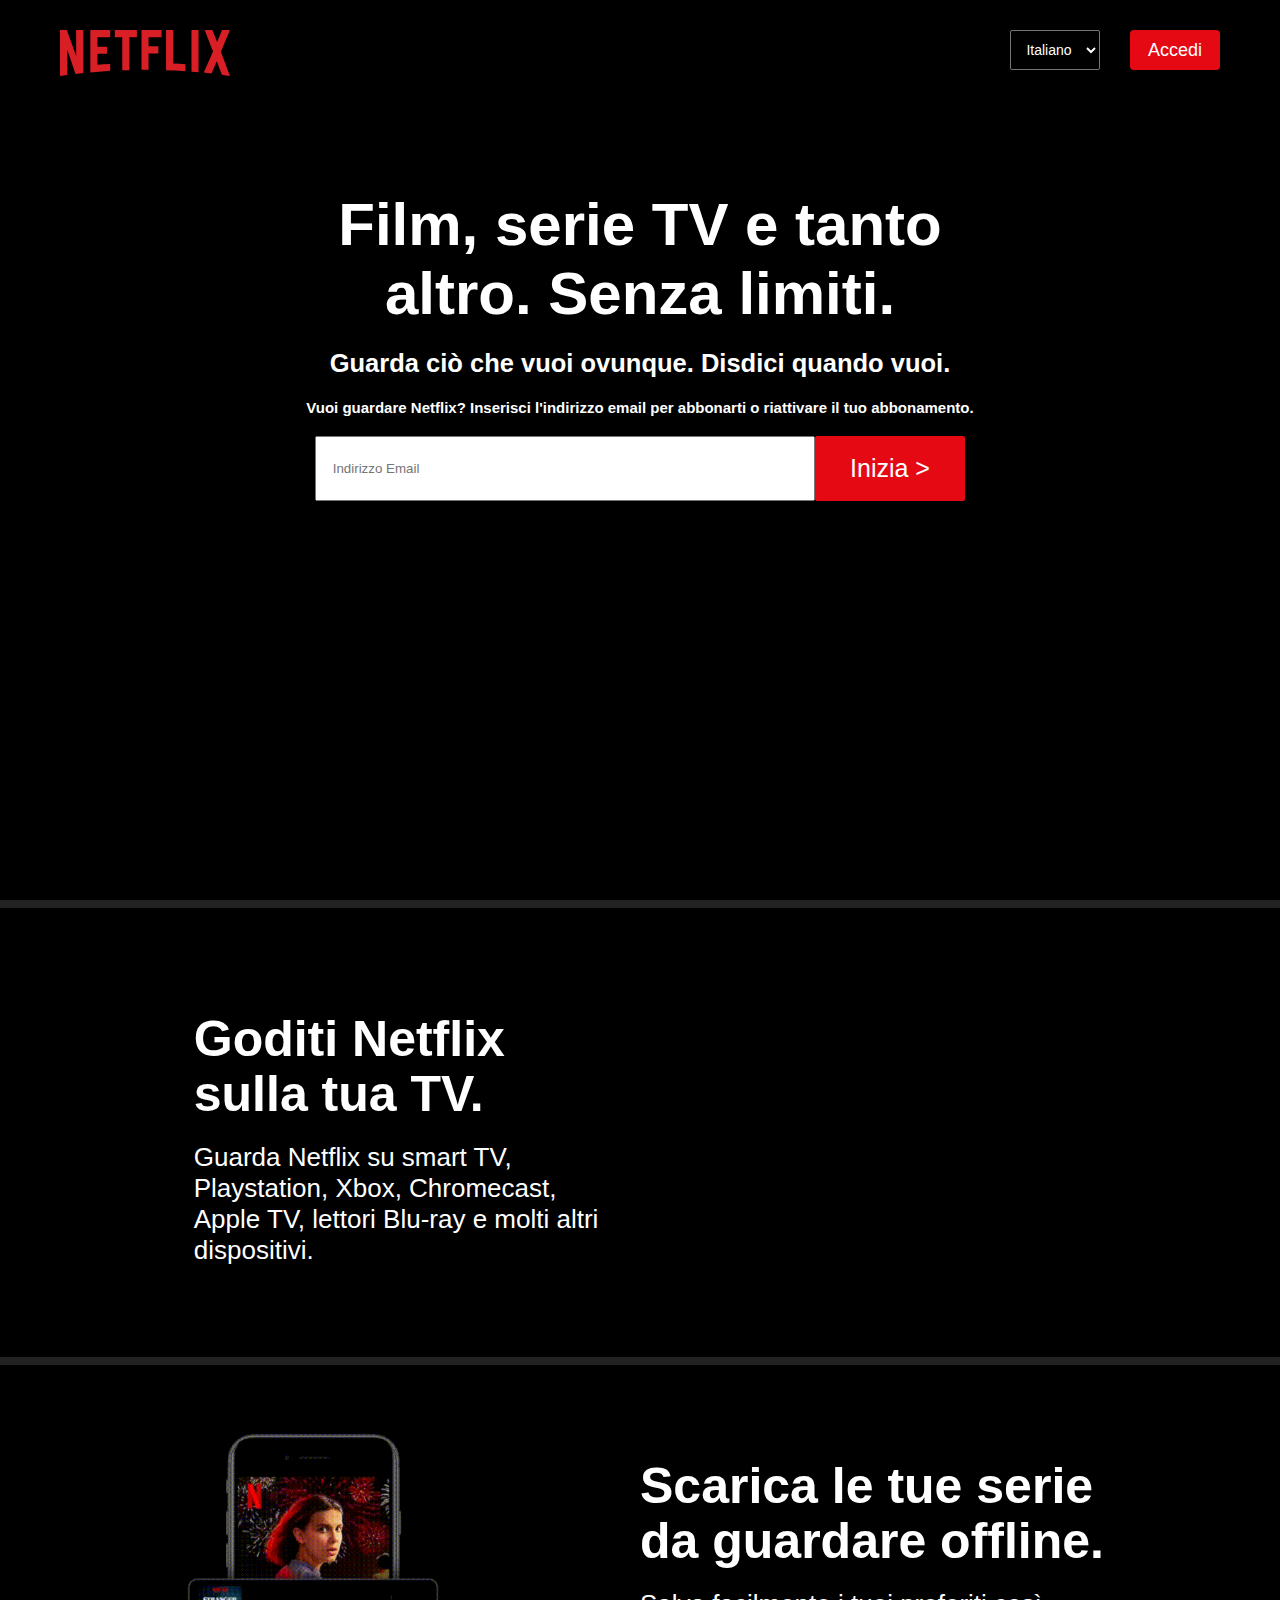
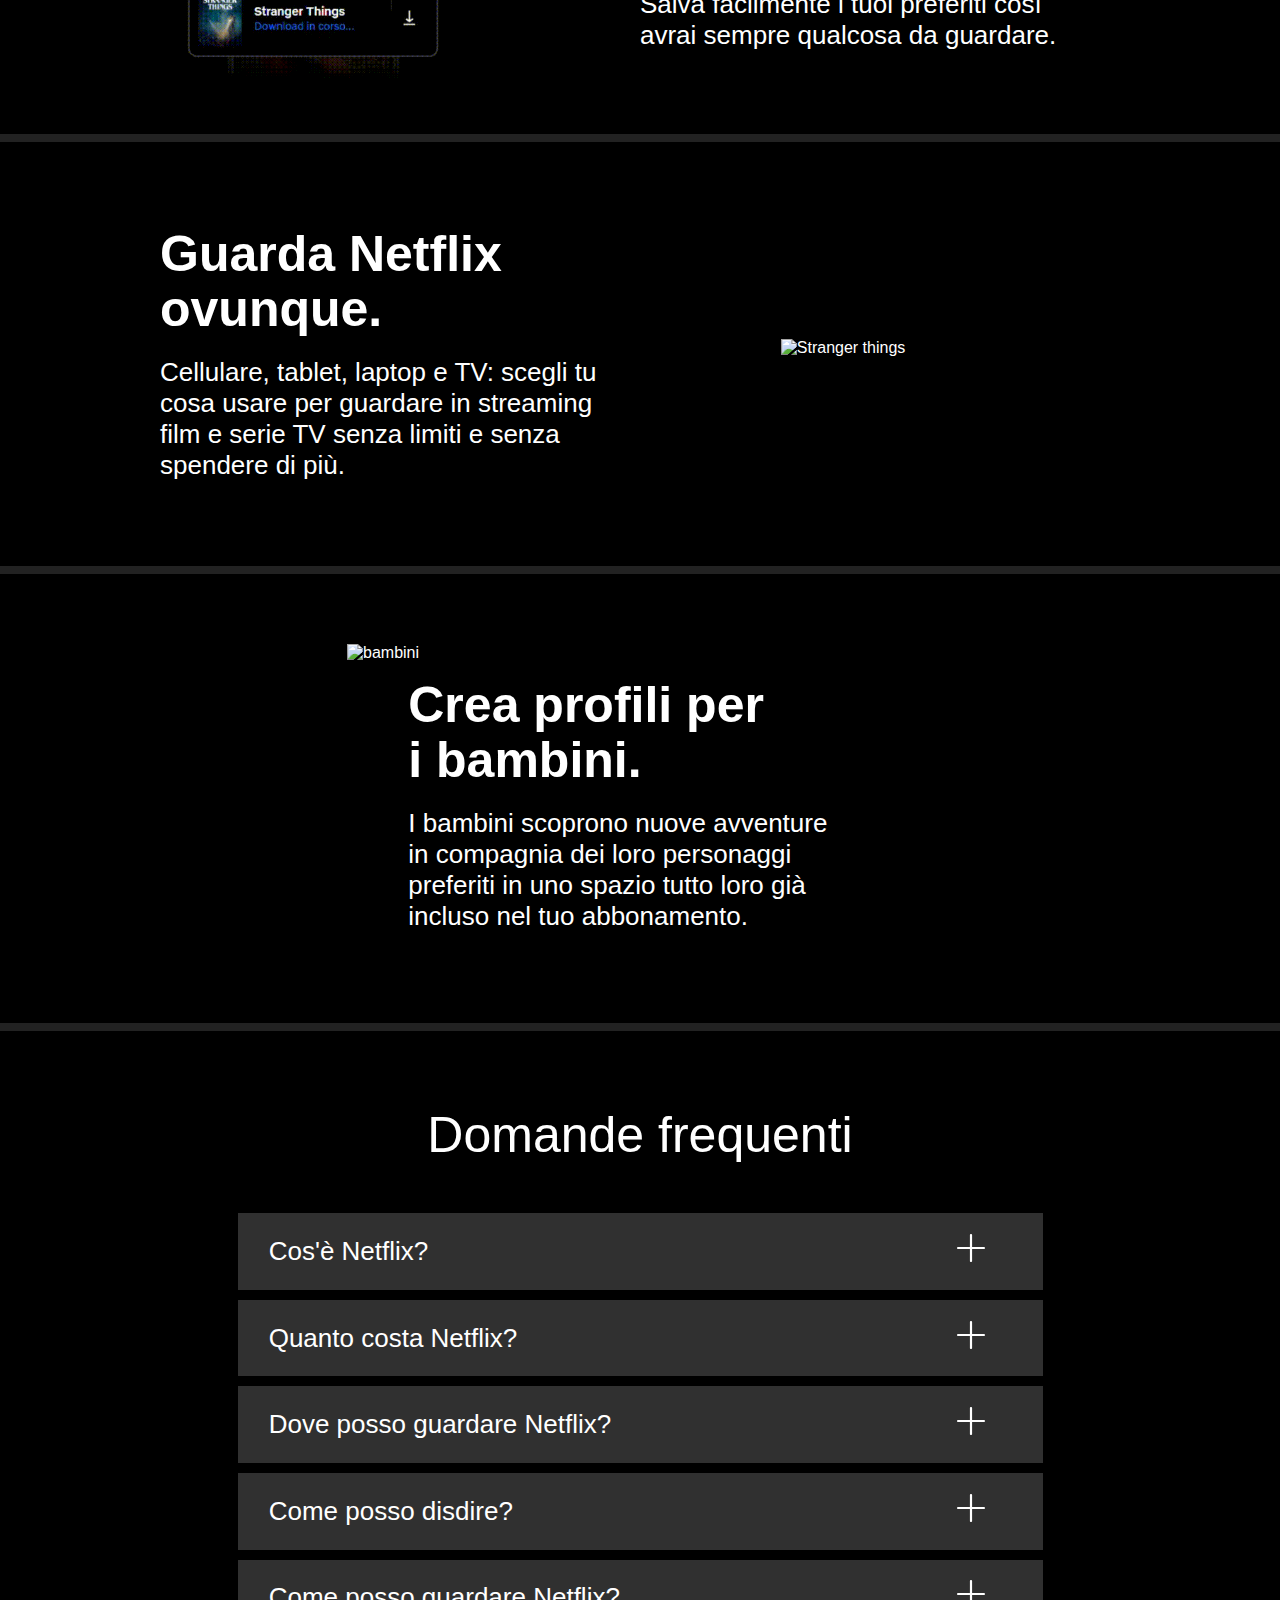
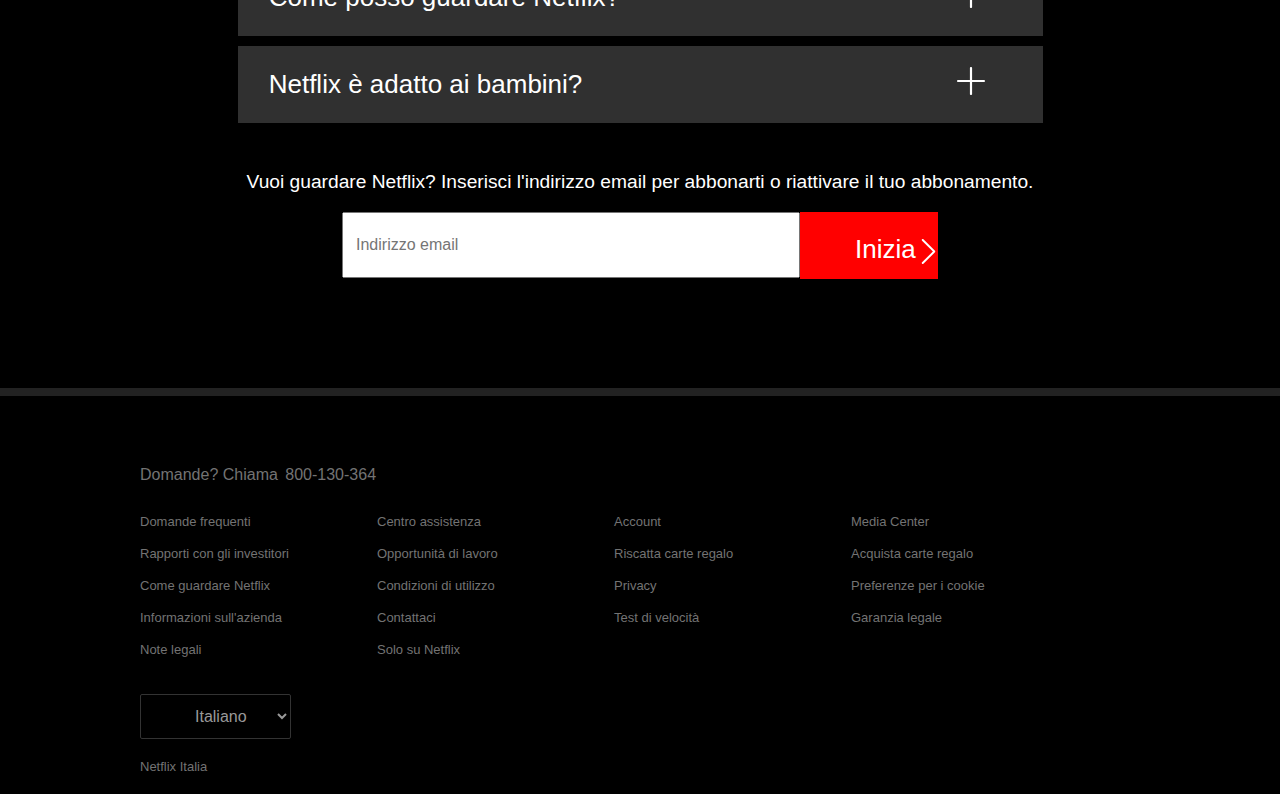
==== commit 69ed8647: "inserito footer" ====
--- a/main.html
+++ b/main.html
@@ -7,6 +7,7 @@
     <title>Netflix Italia - Guarda serie TV online, Guarda film online</title>
     <link rel="" href="" />
     <link rel="stylesheet" href="style.css" />
+    <link rel="icon" type="image/x-icon" href="favicon.ico">
   </head>
 
   <body>
@@ -186,9 +187,6 @@
         <div class="buttoninizia"> 
           
          <div class="textdiv"> <button class="testoinizia" type="submit">Inizia<div class="nextdiv"><img src="next.svg" alt="" class="next"></div> </button>  </div>
-         
-         
-        
         
         </div>
   
@@ -205,7 +203,148 @@
        </div>
     
     <!-- Cristopher -->
-	 <footer></footer>
+    <footer>
+        <div class="card_CG">
+          <div class="wrapper_CG">
+            <div class="footer_CG">
+              <div class="link_CG">
+                <p class="footer-top_CG">
+                  Domande? Chiama
+                  <a class="footer-top-a_CG" href="tel:800-130-364">800-130-364</a>
+                </p>
+                <ul class="footer-links_CG structural_CG">
+                  <li class="listalink_CG">
+                    <a class="link_CG" href="https://help.netflix.com/support/412">
+                      <span id="">Domande frequenti</span>
+                    </a>
+                  </li>
+                  <li class="listalink_CG">
+                    <a class="link_CG" href="https://help.netflix.com">
+                      <span id="">Centro assistenza</span>
+                    </a>
+                  </li>
+                  <li class="listalink_CG">
+                    <a class="link_CG" href="/youraccount">
+                      <span id="">Account</span>
+                    </a>
+                  </li>
+                  <li class="listalink_CG">
+                    <a class="link_CG" href="https://media.netflix.com/">
+                      <span id="">Media Center</span>
+                    </a>
+                  </li>
+                  <li class="listalink_CG">
+                    <a class="link_CG" href="http://ir.netflix.com/">
+                      <span id="">Rapporti con gli investitori</span>
+                    </a>
+                  </li>
+                  <li class="listalink_CG">
+                    <a class="link_CG" href="https://jobs.netflix.com/jobs">
+                      <span id="">Opportunità di lavoro</span>
+                    </a>
+                  </li>
+                  <li class="listalink_CG">
+                    <a class="link_CG" href="/redeem">
+                      <span id="">Riscatta carte regalo</span>
+                    </a>
+                  </li>
+                  <li class="listalink_CG">
+                    <a class="link_CG" href="/gift-cards">
+                      <span id="">Acquista carte regalo</span>
+                    </a>
+                  </li>
+                  <li class="listalink_CG">
+                    <a class="link_CG" href="/watch">
+                      <span id="">Come guardare Netflix</span>
+                    </a>
+                  </li>
+                  <li class="listalink_CG">
+                    <a
+                      class="link_CG"
+                      href="https://help.netflix.com/legal/termsofuse"
+                    >
+                      <span id="">Condizioni di utilizzo</span>
+                    </a>
+                  </li>
+                  <li class="listalink_CG">
+                    <a class="link_CG" href="https://help.netflix.com/legal/privacy">
+                      <span id="">Privacy</span>
+                    </a>
+                  </li>
+                  <li class="listalink_CG">
+                    <a class="link_CG" href="#">
+                      <span id="">Preferenze per i cookie</span>
+                    </a>
+                  </li>
+                  <li class="listalink_CG">
+                    <a
+                      class="link_CG"
+                      href="https://help.netflix.com/legal/corpinfo"
+                    >
+                      <span id="">Informazioni sull'azienda</span>
+                    </a>
+                  </li>
+                  <li class="listalink_CG">
+                    <a class="link_CG" href="https://help.netflix.com/contactus">
+                      <span id="">Contattaci</span>
+                    </a>
+                  </li>
+                  <li class="listalink_CG">
+                    <a class="link_CG" href="https://fast.com">
+                      <span id="">Test di velocità</span>
+                    </a>
+                  </li>
+                  <li class="listalink_CG">
+                    <a class="link_CG" href="https://netflix.com/legal/guarantee">
+                      <span id="">Garanzia legale</span>
+                    </a>
+                  </li>
+                  <li class="listalink_CG">
+                    <a class="link_CG" href="https://help.netflix.com/legal/notices">
+                      <span id="">Note legali</span>
+                    </a>
+                  </li>
+                  <li class="listalink_CG">
+                    <a
+                      class="link_CG"
+                      href="https://www.netflix.com/it/browse/genre/839338"
+                    >
+                      <span id="">Solo su Netflix</span>
+                    </a>
+                  </li>
+                </ul>
+  
+                <div class="selezione-lingua_CG">
+                  <div class="selezione-lingua-wrapper_CG">
+                    <div class="globo">
+                      <select class="selezione-lingua-medium_CG">
+                        <option
+                          selected=""
+                          lang="it"
+                          value="/it/"
+                          data-language="it"
+                          data-country="IT"
+                        >
+                          Italiano
+                        </option>
+                        <option
+                          lang="en"
+                          value="/it-en/"
+                          data-language="en"
+                          data-country="IT"
+                        >
+                          English
+                        </option>
+                      </select>
+                    </div>
+                  </div>
+                </div>
+              </div>
+            </div>
+            <p class="footer-paese_CG">Netflix Italia</p>
+          </div>
+        </div>
+      </footer>
                 
   </body>
 </html>--- a/style.css
+++ b/style.css
@@ -165,6 +165,10 @@
   
   
   @media screen and (max-width: 320px) {
+
+    .gd_header{
+        height: 80%;
+    }
   
     .barra_superiore {
       display: flex;
@@ -209,7 +213,7 @@
     }
     .centro {
       padding: 45px 15px; 
-      margin-bottom: 20px;
+      margin-bottom: 0px;
     }
   
     .contenitore_testo{
@@ -500,8 +504,12 @@
         flex-direction: column;
         justify-content: center;
         align-items: center;
-        margin-top: 45px !important;
-        margin-bottom: 45px !important;
+        margin-top: 45px /*!important*/ ;
+        margin-bottom: 45px /*!important*/ ;
+    }
+
+    #container {
+        margin-top: 0;
     }
 
     .textcontainer {
@@ -513,13 +521,13 @@
         margin-bottom: 3%;
     }
 
-    h1 {
+    .h1_dan {
         width: 90%;
         font-size: 2.5rem;
         text-align: center;
     }
 
-    h2 {
+    .h2_dan {
         font-size: 1.25rem;
         width: 90%;
         margin: auto;
@@ -914,4 +922,225 @@
 .box-faq {
     font-family: Arial, Helvetica, sans-serif;
     margin-top: 75px;
-}+}
+
+/** CS FOOTER **/
+
+footer {
+    letter-spacing: 0 !important;
+    padding: 0;
+    margin: 0;
+    box-sizing: border-box;
+    margin: 0 auto;
+  }
+
+  
+  footer>div {
+    display: block;
+    margin: 0 auto;
+  }
+
+  .card_CG {
+    background-color: #000000;
+    margin-bottom: 0px;
+    padding: 70px 45px;
+    box-sizing: border-box;
+    font-size: 13px;
+    color: #737373;
+    font-family: Netflix Sans, Helvetica Neue, Helvetica, Arial, sans-serif;
+    min-width: 190px;
+    -webkit-font-smoothing: antialiased;
+    display: flex;
+    justify-content: center;
+    padding-bottom: 0px;
+    position: relative;
+    -webkit-text-size-adjust: 100%;
+  }
+
+  .wrapper_CG {
+    text-align: left;
+    margin-bottom: 20px;
+    width: 100%;
+    position: relative;
+    margin: 0 auto;
+  }
+
+  .footer_CG {
+    margin-top: 0;
+    font-size: 1em;
+    padding-bottom: 20px;
+    position: relative;
+    width: 90%;
+    margin: 0 auto;
+    display: flex;
+    justify-content: center;
+  }
+
+  .footer-top_CG {
+    margin: 0 0 30px;
+    padding: 0;
+    font-size: 16px;
+  }
+
+  .footer-top-a_CG {
+    padding-left: 3px;
+    display: inline;
+  }
+
+  p {
+    margin-block-start: 1em;
+    margin-block-end: 1em;
+    margin-inline-start: 0px;
+    margin-inline-end: 0px;
+  }
+
+  ul.structural_CG {
+    margin: 0 auto;
+    padding: 0;
+  }
+
+  .footer-links_CG {
+    box-sizing: border-box;
+    font-size: 13px;
+    max-width: 1000px;
+  }
+
+  a,
+  .footer-link-item_CG {
+    text-decoration: none;
+    color: #737373;
+    padding-right: 12px;
+    width: 213px;
+    height: 16px;
+    display: block;
+  }
+
+  a:hover {
+    text-decoration: underline;
+  }
+
+  ul {
+    display: flex;
+    flex-direction: row;
+    flex-wrap: wrap;
+    list-style-type: disc;
+    margin-block-start: 1em;
+    margin-block-end: 1em;
+    margin-inline-start: 0px;
+    margin-inline-end: 0px;
+    padding-inline-start: 40px;
+  }
+
+  ul.structural_CG > li {
+    list-style: none;
+    margin-left: 0;
+    margin-bottom: 16px;
+  }
+
+  .footer-link-item_CG {
+    box-sizing: border-box;
+    display: inline-block;
+    margin-bottom: 16px;
+    min-width: 100px;
+    padding: 0 12px 0 0;
+    vertical-align: top;
+    width: 25%;
+  }
+
+  li {
+    text-align: left;
+    padding-right: 12px;
+  }
+
+  .selezione-lingua_CG {
+    margin-top: 20px;
+  }
+
+  .selezione-lingua-wrapper_CG {
+    width: auto;
+    display: inline-block;
+    position: relative;
+  }
+
+  .selezione-lingua_CG .selezione-lingua-label_CG {
+    clip: rect(0 0 0 0);
+    border: 0;
+    display: block;
+    height: 1px;
+    margin: -1px;
+    overflow: hidden;
+    position: absolute;
+    white-space: nowrap;
+    width: 1px;
+  }
+
+  .globo_CG {
+    display: inline-block;
+    position: relative;
+    width: 100%;
+  }
+
+  .globo_CG::before {
+    color: #999;
+    top: 17px;
+    font-family: nf-icon;
+    font-size: 16px;
+    pointer-events: none;
+    position: absolute;
+    left: 15px;
+    content: "\e896";
+    line-height: 0.7;
+  }
+
+  .selezione-lingua-medium_CG {
+    padding-right: 26px;
+    text-indent: 0;
+    display: inline-block;
+    border-radius: 2px;
+  }
+
+  .selezione-lingua-wrapper_CG .selezione-lingua-medium_CG {
+    line-height: 1.7;
+    padding-left: 50px;
+    display: inline-block;
+  }
+
+  .selezione-lingua-medium_CG {
+    background-color: #000000;
+    border: 1px solid #333;
+    color: #999;
+    font-size: 16px;
+    padding: 12px;
+    padding-right: 26px;
+  }
+
+  .footer-paese_CG {
+    font-size: 1em;
+    margin-top: 24px;
+    font-size: 1em;
+    padding-bottom: 20px;
+    position: relative;
+    width: 90%;
+    margin: 0 auto;
+    margin-top: 0;
+    max-width: 1000px;
+  }
+
+  footer {
+    transform: translate(0, 700px);
+    border-top: 8px solid #222;
+  }
+
+  @media only screen and (max-width: 740px) {
+    a.link_CG {
+        padding-right: 2px !important;
+    }
+
+    footer ul {
+        width: 100% !important;
+        display: flex;
+        flex-direction: column;
+        flex-wrap: wrap;
+        max-height: 600px;
+    }
+}
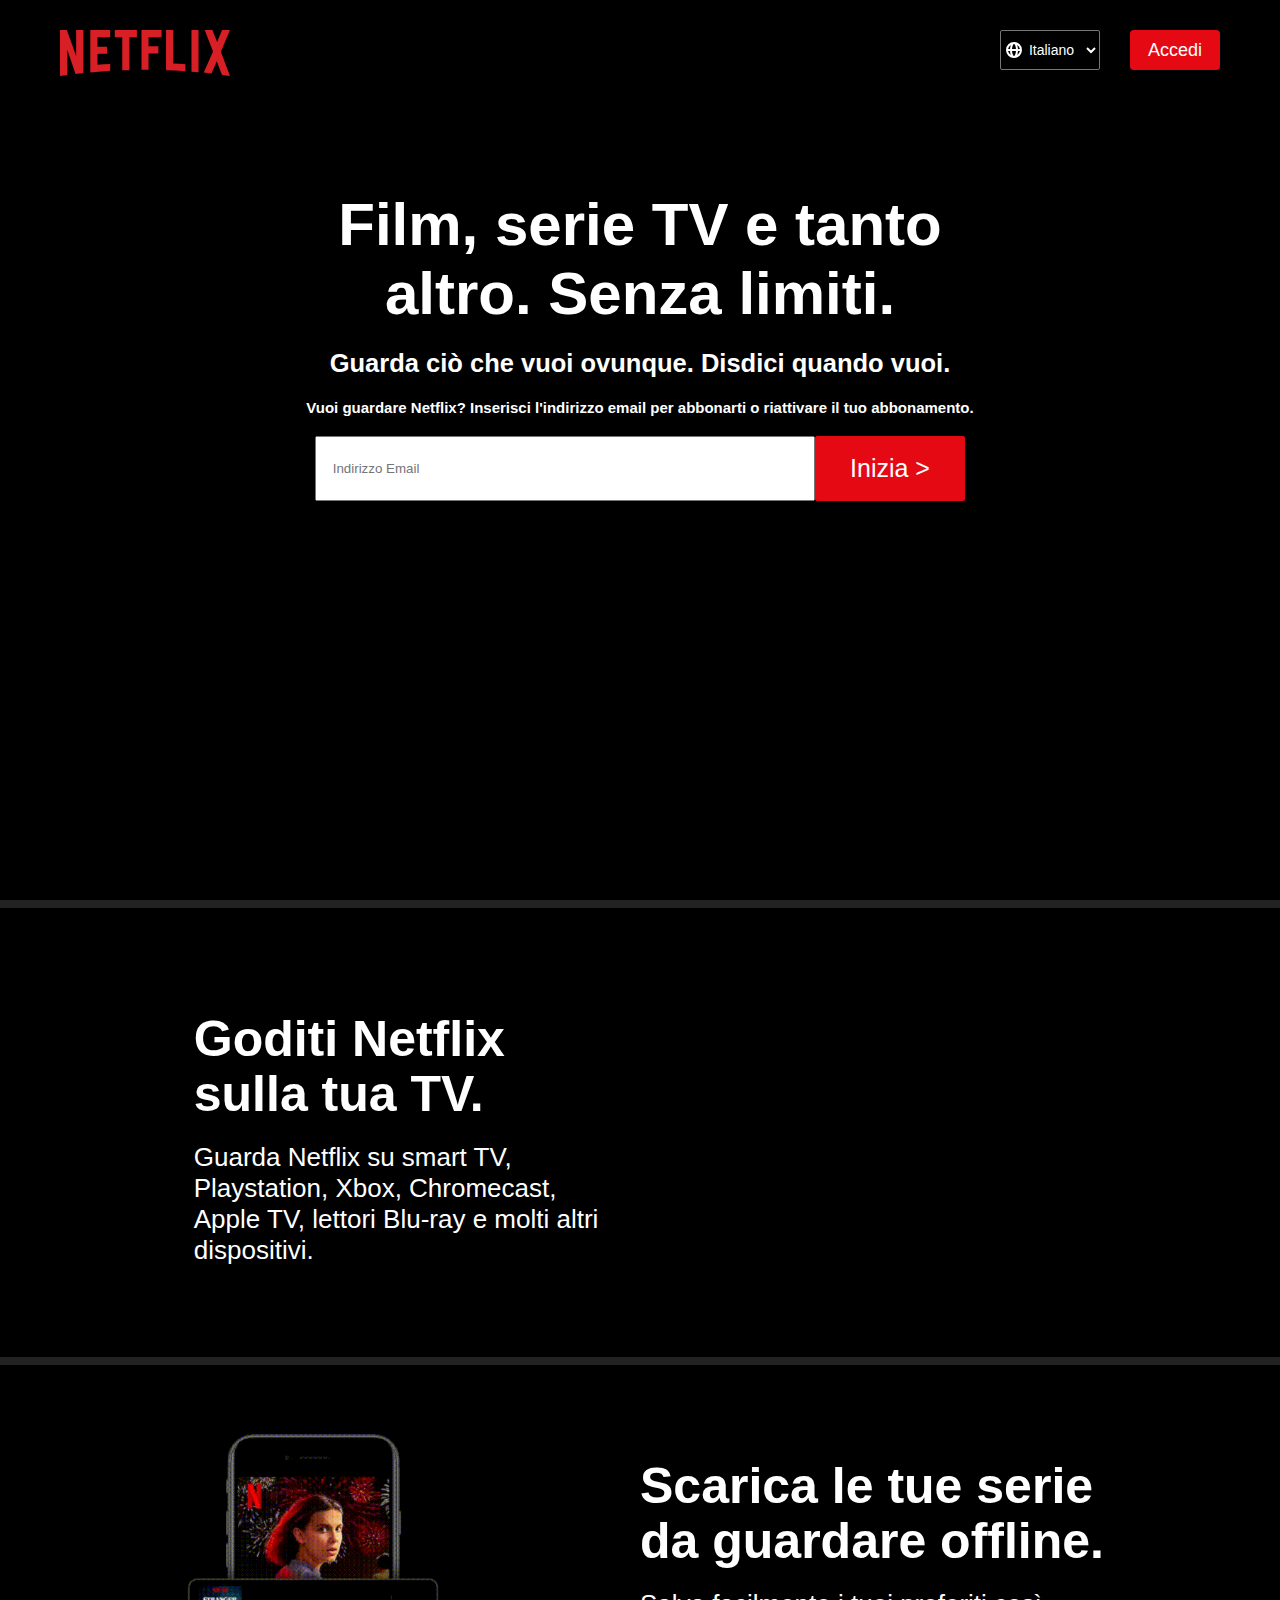
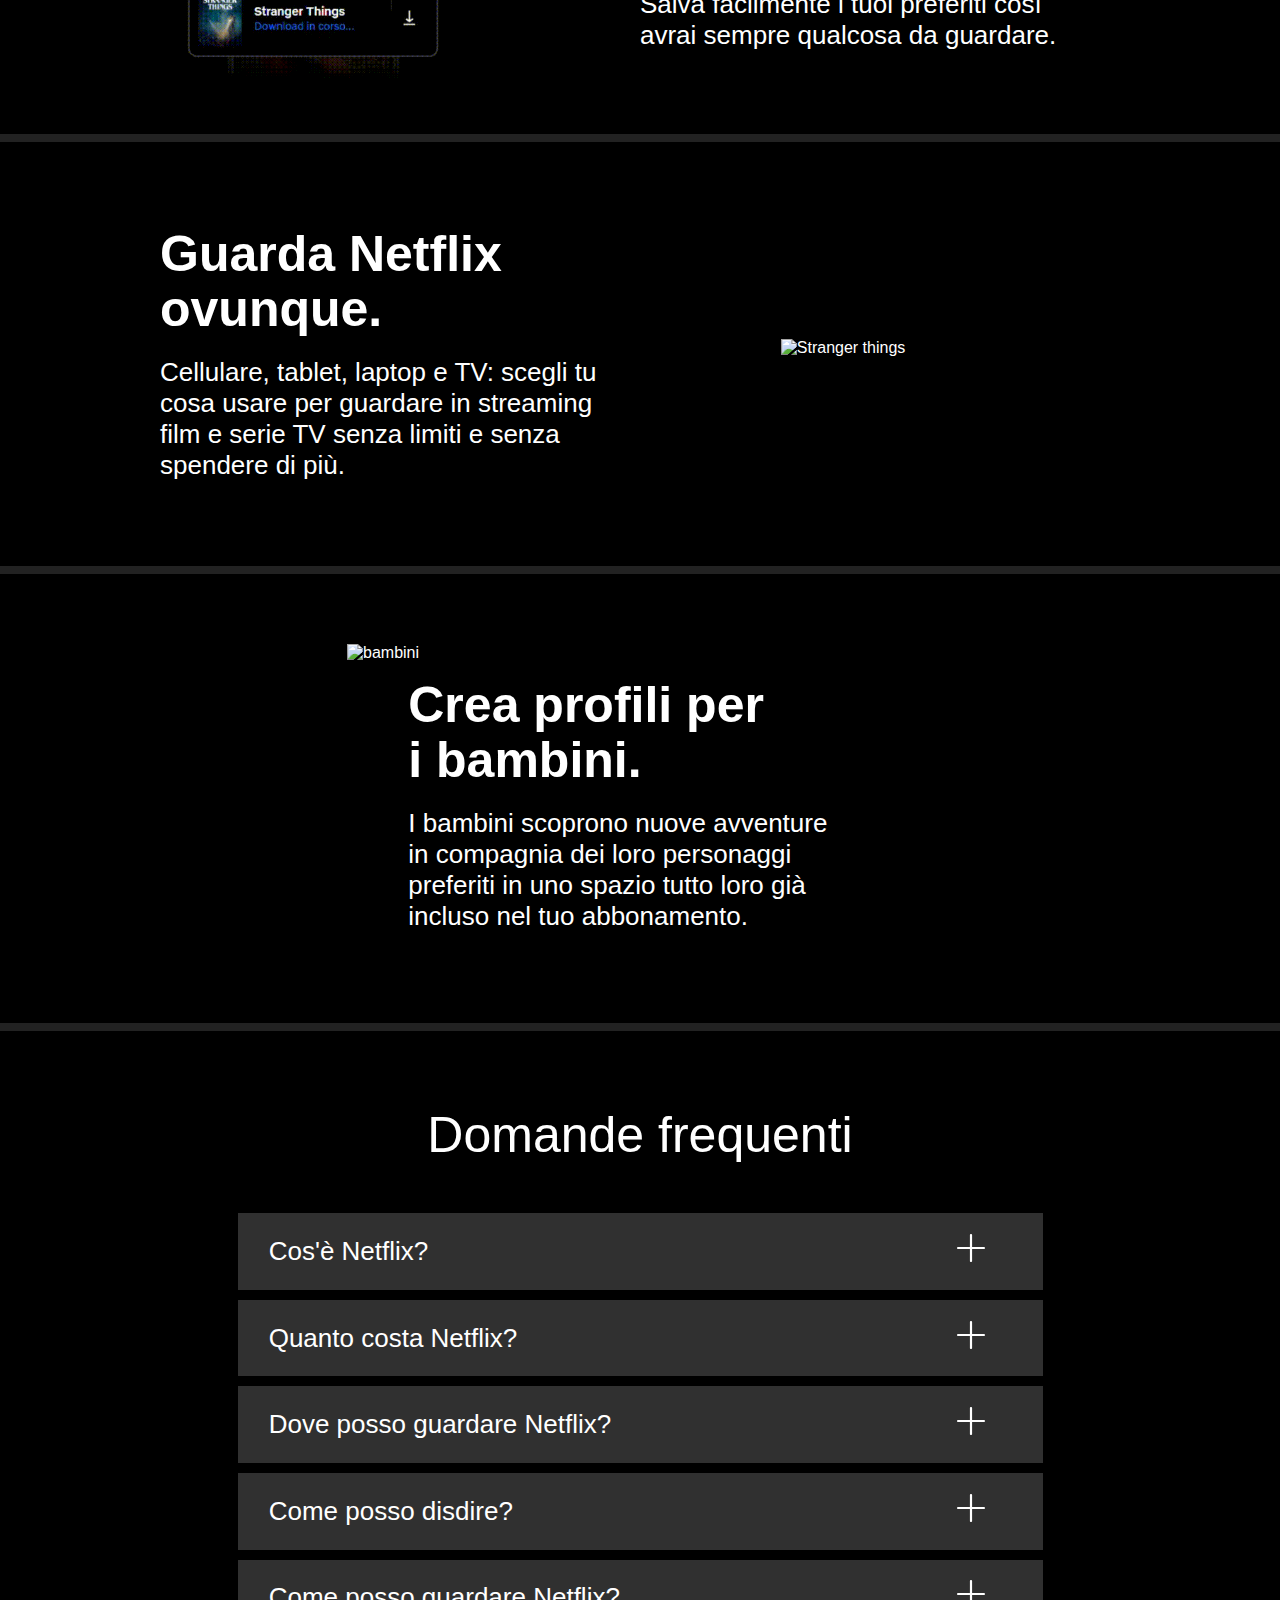
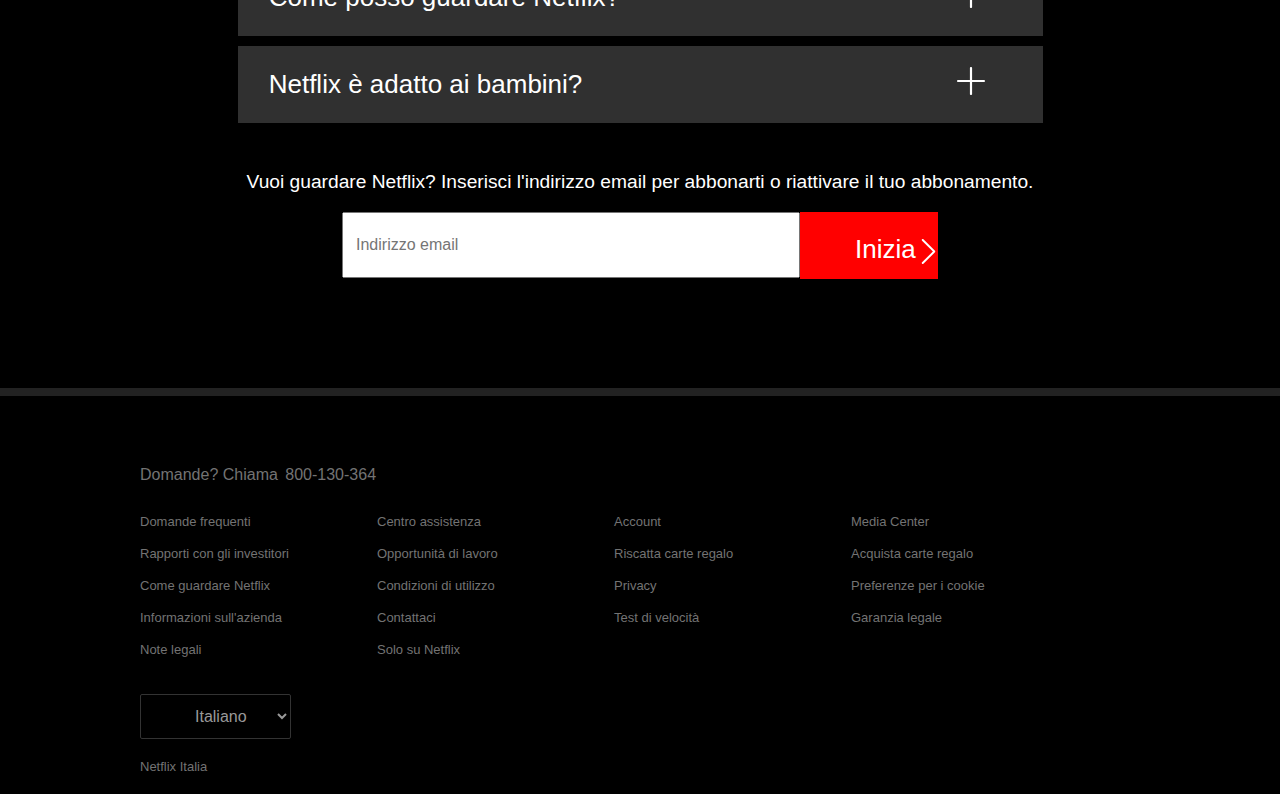
==== commit 8ea26ff6: "aggiunto globe in selettore header per tutte le risoluzioni - gian" ====
--- a/main.html
+++ b/main.html
@@ -28,17 +28,24 @@
             </span>
             <div class="contenitore_destro">
               <div class="contenitore_selettore">
-                <select
-                  class="selettore_lingua"
-                  name="lingua"
-                  id="selettore_lingua"
-                  class="selettore_lingua"
-                >
-                  <option class="gd_option" value="italiano" selected>
-                    <i class="fa-solid fa-globe"></i> Italiano
-                  </option>
-                  <option class="gd_option" value="english">English</option>
-                </select>
+                <div class="globo">
+                  <svg xmlns="http://www.w3.org/2000/svg" class="h-5 w-5" viewBox="0 0 20 20" fill="currentColor">
+                    <path fill-rule="evenodd" d="M4.083 9h1.946c.089-1.546.383-2.97.837-4.118A6.004 6.004 0 004.083 9zM10 2a8 8 0 100 16 8 8 0 000-16zm0 2c-.076 0-.232.032-.465.262-.238.234-.497.623-.737 1.182-.389.907-.673 2.142-.766 3.556h3.936c-.093-1.414-.377-2.649-.766-3.556-.24-.56-.5-.948-.737-1.182C10.232 4.032 10.076 4 10 4zm3.971 5c-.089-1.546-.383-2.97-.837-4.118A6.004 6.004 0 0115.917 9h-1.946zm-2.003 2H8.032c.093 1.414.377 2.649.766 3.556.24.56.5.948.737 1.182.233.23.389.262.465.262.076 0 .232-.032.465-.262.238-.234.498-.623.737-1.182.389-.907.673-2.142.766-3.556zm1.166 4.118c.454-1.147.748-2.572.837-4.118h1.946a6.004 6.004 0 01-2.783 4.118zm-6.268 0C6.412 13.97 6.118 12.546 6.03 11H4.083a6.004 6.004 0 002.783 4.118z" clip-rule="evenodd" />
+                  </svg>
+                  <select
+                    class="selettore_lingua"
+                    name="lingua"
+                    id="selettore_lingua"
+                    class="selettore_lingua"
+                  >
+                    <option class="gd_option" value="italiano" selected>
+                       Italiano
+                    </option>
+                    <option class="gd_option" value="english">
+                      English
+                    </option>
+                  </select>
+                </div>
               </div>
               <button class="stile_bottone">Accedi</button>
             </div>
--- a/style.css
+++ b/style.css
@@ -7,7 +7,7 @@
     margin: 0px;
   }
   
-  .gd_header {
+.gd_header {
     background-image: linear-gradient(0deg, rgba(0,0,0,.8) 0,transparent 40%,rgba(0,0,0,.8)), url(https://assets.nflxext.com/ffe/siteui/vlv3/c2578c37-8569-4f88-b8f1-67a26a9ddcdd/dd485f49-8026-4349-8858-66604c8890cc/IT-it-20220725-popsignuptwoweeks-perspective_alpha_website_large.jpg);
     background-repeat: no-repeat;
     height: 100vh;
@@ -58,17 +58,26 @@
   /*.contenitore_selettore::before {
     content: "\e896";
   }*/
+
+  .globo > svg{
+    height: 20px;
+    position: absolute;
+    margin-top: 10px;
+    margin-left: 4px;
+  }
   
   
   .selettore_lingua {
     font-size: 14px;
     height: 40px;
-    width: 90px;
+    width: 100px;
     background-color: transparent;
     color: white;
     border-radius: 4px;
     text-align-last: center;
     border-radius: 2px;
+    padding-left: 15px;
+    
   }
   
   .gd_option {
@@ -98,6 +107,7 @@
   .contenitore_testo{
     margin: 0px 200px;
     padding: 30px 0px;
+    
   }
   
   .titolo_1 , .titolo_2 , .testo_form {
@@ -164,7 +174,7 @@
   }
   
   
-  @media screen and (max-width: 320px) {
+  @media screen and (max-width: 425px) {
 
     .gd_header{
         height: 80%;
@@ -181,7 +191,7 @@
   
     .contenitore_logo {
       width: 89px;
-      height: 28px;
+      height: 30px;
       padding: 0;
       margin-top: 0;
     }
@@ -190,11 +200,18 @@
       padding-right: 15px;
       margin-left: 25px;
     }
+
+    .globo > svg{
+      height: 15px;
+      position: absolute;
+      margin-top: 7.5px;
+      margin-left: 3px;
+    }
   
     .selettore_lingua {
       font-size: 14px;
-      height: 25px;
-      width: 80px;
+      height: 30px;
+      width: 85px;
       background-color: transparent;
       color: white;
       border-radius: 4px;
@@ -204,7 +221,7 @@
   
     .stile_bottone {
       width: 67px;
-      height: 25px;
+      height: 30px;
       font-size: 15px;
       background-color: #e50914;
       color: white;
@@ -259,10 +276,7 @@
       border: none;
       border-radius: 2px;
     }
-  
-    
-  
-    
+
     
   }
 
@@ -499,6 +513,11 @@
 }
 
 @media only screen and (max-width: 1000px) {
+    /*contenitore_testo è roba mia - Gianfranco*/
+    .contenitore_testo{
+        margin: 0px;
+    }
+
     .container {
         display: flex;
         flex-direction: column;
@@ -1143,4 +1162,6 @@
         flex-wrap: wrap;
         max-height: 600px;
     }
-}
+
+    
+}
